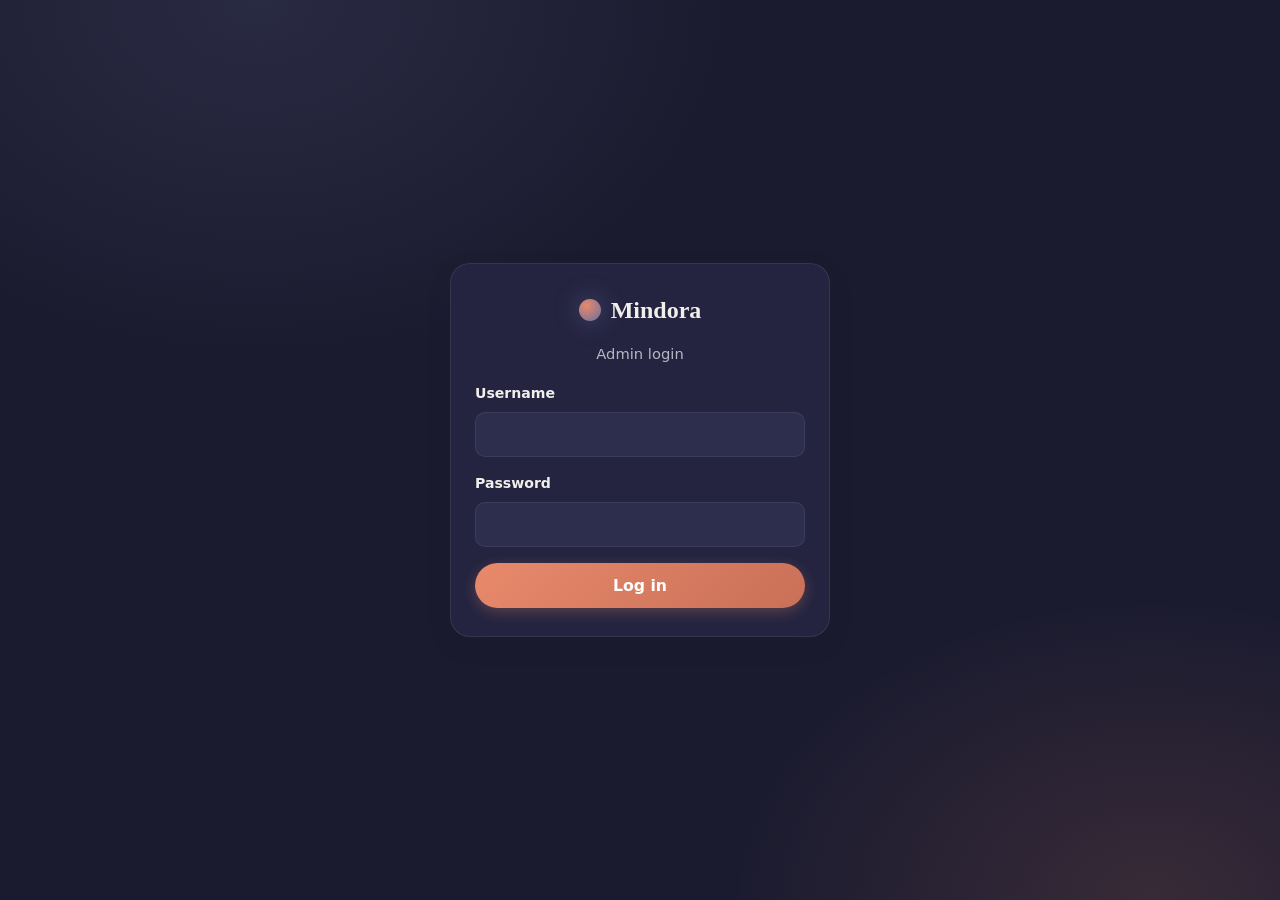
==== admin.html @ 970cf8bb "Add files via upload" ====
<!DOCTYPE html>
<html lang="en" data-theme="dark">
<head>
<meta charset="UTF-8">
<meta name="viewport" content="width=device-width, initial-scale=1.0, viewport-fit=cover">
<meta name="theme-color" content="#1B1B2F">
<meta name="robots" content="noindex, nofollow">
<title>Mindora — Admin</title>
<link rel="stylesheet" href="css/style.css">
</head>
<body>

  <!-- Credential gate. See js/admin-login.js for an important note on
       what this does and doesn't protect against on a static site. -->
  <div id="adminLoginGate" class="profile-gate">
    <div class="profile-card">
      <div class="profile-brand">
        <span class="brand-mark brand-mark-pulse" aria-hidden="true"></span>
        <span class="brand-name">Mindora</span>
      </div>
      <p class="muted" data-i18n="admin_login_title">Admin login</p>

      <div id="adminLoginError" class="profile-error hidden" role="alert" aria-live="polite"></div>

      <form id="adminLoginForm" novalidate>
        <label class="field-label" for="adminUsernameInput" data-i18n="admin_login_username">Username</label>
        <input type="text" id="adminUsernameInput" autocomplete="username">

        <label class="field-label" for="adminPasswordInput" data-i18n="admin_login_password">Password</label>
        <input type="password" id="adminPasswordInput" autocomplete="current-password">

        <button type="submit" id="adminLoginBtn" class="btn-primary" style="margin-top:16px;" data-i18n="admin_login_btn">Log in</button>
      </form>
    </div>
  </div>

  <!-- Profile management, only shown after the credential check passes -->
  <div id="adminPanel" class="app-shell hidden">
    <header class="topbar">
      <div class="brand">
        <span class="brand-mark" aria-hidden="true"></span>
        <span class="brand-name">Mindora Admin</span>
      </div>
      <button id="adminLogoutBtn" class="btn-ghost" data-i18n="admin_logout">Log out</button>
    </header>

    <main id="screens" style="padding:8px 18px 40px;">
      <section class="screen active">
        <h2 data-i18n="admin_title">Manage profiles</h2>
        <p class="muted-inline" data-i18n="admin_note" style="display:block; margin-bottom:14px;">Names only — PINs are never shown here.</p>

        <div class="card">
          <div id="adminProfileList" class="activity-log"></div>

          <div class="admin-add-block">
            <p class="field-label" data-i18n="admin_add_title" style="margin-top:0;">Add a profile</p>
            <input type="text" id="adminNewName" data-i18n-placeholder="profile_name_label" placeholder="Name">
            <input type="password" id="adminNewPin" inputmode="numeric" pattern="[0-9]*" maxlength="8" data-i18n-placeholder="profile_pin_label" placeholder="PIN" style="margin-top:8px;">
            <div id="adminAddError" class="profile-error hidden" role="alert" aria-live="polite" style="margin-top:8px;"></div>
            <div class="form-actions">
              <button id="adminAddBtn" class="btn-secondary full" data-i18n="admin_add_btn">Add profile</button>
            </div>
          </div>
        </div>
      </section>
    </main>

    <p class="version-footer">Mindora v1.0 — Admin</p>
  </div>

  <script src="js/i18n.js"></script>
  <script src="js/config.js"></script>
  <script src="js/api.js"></script>
  <script src="js/storage.js"></script>
  <script src="js/profiles.js"></script>
  <script src="js/admin.js"></script>
  <script src="js/admin-login.js"></script>
</body>
</html>
---- css/style.css ----
/* ====================================================
   MINDORA — design tokens
   Palette is one warm gradient (Dusk -> Bloom), deliberately
   NOT a red/green good-bad scale — low mood days aren't "red".
   ==================================================== */
:root{
  --ink:        #1B1B2F;
  --ink-soft:   #242440;
  --ink-softer: #2D2D4D;
  --paper:      #F7F4EF;
  --paper-card: #FFFFFF;
  --bloom:      #E8896B;  /* warm coral — high energy end */
  --bloom-dim:  #C97058;
  --dusk:       #6B6F9E;  /* soft indigo — calm/low-arousal end */
  --moss:       #7C9885;  /* sage — settled, steady */
  --ash:        #8A8794;
  --ash-dark:   #B9B6C3;
  --crisis-bg:  #5C2A3A;
  --crisis-bg2: #4A2230;
  --radius-lg: 20px;
  --radius-md: 14px;
  --radius-sm: 10px;
  --shadow-soft: 0 8px 24px rgba(27,27,47,0.10);
  --font-display: 'Fraunces', Georgia, serif;
  --font-body: 'Inter', -apple-system, system-ui, sans-serif;
  --font-mono: 'JetBrains Mono', 'SF Mono', monospace;
}

[data-theme="dark"]{
  --bg: var(--ink);
  --bg-card: var(--ink-soft);
  --bg-card-2: var(--ink-softer);
  --text: #F1EFEA;
  --text-muted: var(--ash-dark);
  --border: rgba(255,255,255,0.08);
}
[data-theme="light"]{
  --bg: var(--paper);
  --bg-card: var(--paper-card);
  --bg-card-2: #FBF8F3;
  --text: #211F2E;
  --text-muted: #6E6B78;
  --border: rgba(27,27,47,0.08);
}

.sr-only{
  position:absolute; width:1px; height:1px; padding:0; margin:-1px;
  overflow:hidden; clip:rect(0,0,0,0); white-space:nowrap; border:0;
}

:focus-visible{
  outline:2px solid var(--bloom);
  outline-offset:2px;
  border-radius:6px;
}

@import url('https://fonts.googleapis.com/css2?family=Fraunces:opsz,wght@9..144,400;9..144,500;9..144,600&family=Inter:wght@400;500;600;700&family=JetBrains+Mono:wght@400;500&display=swap');

*{box-sizing:border-box;}
html,body{margin:0;padding:0; overscroll-behavior-y:contain;}
body{
  background:var(--bg);
  color:var(--text);
  font-family:var(--font-body);
  line-height:1.5;
  -webkit-font-smoothing:antialiased;
  -webkit-tap-highlight-color:transparent;
  transition:background .3s ease,color .3s ease;
}
button{ touch-action:manipulation; }
h1,h2,h3{font-family:var(--font-display); font-weight:600; margin:0 0 6px; letter-spacing:-0.01em;}
h1{font-size:1.6rem;}
h2{font-size:1.3rem; margin-bottom:14px;}
h3{font-size:1.02rem; margin-bottom:10px;}
p{line-height:1.5;}
.muted{color:var(--text-muted); font-size:.92rem;}
.muted-inline{color:var(--text-muted); font-size:.82rem; font-weight:400;}
button{font-family:var(--font-body); cursor:pointer;}
textarea,input,select{font-family:var(--font-body);}

.app-shell{
  max-width:480px;
  margin:0 auto;
  min-height:100vh;
  min-height:100dvh;
  display:flex;
  flex-direction:column;
  position:relative;
}

/* ---------- Topbar ---------- */
.topbar{
  display:flex; align-items:center; justify-content:space-between;
  padding:16px 18px 8px;
}
.brand{display:flex; align-items:center; gap:8px;}
.brand-mark{
  width:16px; height:16px; border-radius:50%;
  background:radial-gradient(circle at 35% 30%, var(--bloom), var(--dusk));
}
.brand-name{font-family:var(--font-display); font-weight:600; font-size:1.1rem;}
.header-actions{display:flex; gap:8px;}
.icon-btn{
  background:var(--bg-card); border:1px solid var(--border); color:var(--text);
  width:36px; height:36px; border-radius:50%; font-size:1rem;
  display:flex; align-items:center; justify-content:center;
}

/* ---------- Screens ---------- */
main#screens{flex:1; padding:4px 18px 100px;}
.screen{display:none; animation:fadeIn .25s ease;}
.screen.active{display:block;}
@keyframes fadeIn{from{opacity:0; transform:translateY(4px);} to{opacity:1; transform:translateY(0);}}

/* ---------- Today / Mood Orb ---------- */
.today-hero{text-align:center; padding:18px 0 8px;}
.mood-orb-wrap{display:flex; justify-content:center; margin-bottom:14px;}
.mood-orb{
  width:120px; height:120px; border-radius:50%;
  background:radial-gradient(circle at 35% 30%, var(--dusk), var(--ink-softer) 70%);
  box-shadow:0 0 40px 6px rgba(107,111,158,0.35);
  animation:orbPulse 5s ease-in-out infinite;
}
@keyframes orbPulse{
  0%,100%{transform:scale(1); filter:brightness(1);}
  50%{transform:scale(1.04); filter:brightness(1.08);}
}
#todaySubline{margin-top:2px;}

/* ---------- Cards ---------- */
.card{
  background:var(--bg-card);
  border:1px solid var(--border);
  border-radius:var(--radius-lg);
  padding:18px;
  margin-bottom:14px;
  box-shadow:var(--shadow-soft);
  transition:box-shadow .2s ease;
}
.card-head{display:flex; align-items:center; justify-content:space-between; margin-bottom:4px;}
.cta-card{text-align:center;}
.cta-card p{margin:0 0 12px; font-size:1.05rem;}
.hidden{display:none !important;}

/* ---------- Buttons ---------- */
.btn-primary{
  background:linear-gradient(135deg, var(--bloom), var(--bloom-dim));
  color:#fff; border:none; border-radius:999px;
  padding:13px 22px; font-weight:600; font-size:.98rem;
  width:100%;
  box-shadow:0 4px 14px rgba(232,137,107,0.28);
  transition:transform .12s ease, box-shadow .12s ease;
}
.btn-primary:active{transform:scale(0.97); box-shadow:0 2px 8px rgba(232,137,107,0.28);}
.btn-secondary{
  background:var(--bg-card-2); color:var(--text); border:1px solid var(--border);
  border-radius:999px; padding:11px 18px; font-weight:600; font-size:.92rem;
  transition:transform .12s ease;
}
.btn-secondary:active{transform:scale(0.97);}
.btn-secondary.full{width:100%; margin-top:10px;}
.btn-ghost{
  background:transparent; border:1px solid var(--border); color:var(--text-muted);
  border-radius:999px; padding:11px 18px; font-weight:500;
  transition:transform .12s ease;
}
.btn-ghost:active{transform:scale(0.97);}
.btn-ghost.full{width:100%;}
.btn-danger{
  background:transparent; border:1px solid var(--bloom-dim); color:var(--bloom);
  border-radius:999px; padding:9px 16px; font-weight:600; font-size:.85rem; flex-shrink:0;
  transition:transform .12s ease;
}
.btn-danger:active{transform:scale(0.97);}
.link-btn{background:none; border:none; color:var(--dusk); font-weight:600; font-size:.88rem;}
.form-actions{display:flex; gap:10px; margin-top:14px;}
.form-actions .btn-primary, .form-actions .btn-ghost, .form-actions .btn-secondary{flex:1;}

.quick-actions{display:flex; gap:10px;}
.quick-btn{
  flex:1; background:var(--bg-card-2); border:1px solid var(--border); color:var(--text);
  border-radius:var(--radius-md); padding:14px 10px; font-weight:600; font-size:.88rem;
}
.quick-btn:active{transform:scale(0.98);}

/* ---------- Form fields ---------- */
.field-label{display:block; font-weight:600; font-size:.88rem; margin:16px 0 8px;}
.field-label:first-of-type{margin-top:0;}
input[type="text"], input[type="number"], input[type="password"], textarea, select.select-input{
  width:100%; background:var(--bg-card-2); border:1px solid var(--border); color:var(--text);
  border-radius:var(--radius-sm); padding:12px 12px; font-size:1rem;
}
textarea{resize:vertical;}
.mood-slider{width:100%; accent-color:var(--bloom); height:28px;}
.mood-slider-labels{display:flex; justify-content:space-between; font-size:.78rem; color:var(--text-muted); margin-top:4px;}
.mood-slider-labels span:nth-child(2){font-family:var(--font-mono); color:var(--text); font-weight:600;}

.chip-row{display:flex; flex-wrap:wrap; gap:8px;}
.chip{
  background:var(--bg-card-2); border:1px solid var(--border); color:var(--text-muted);
  border-radius:999px; padding:9px 15px; font-size:.85rem; font-weight:500; touch-action:manipulation;
}
.chip.selected{background:var(--dusk); color:#fff; border-color:var(--dusk);}

/* ---------- Streaks ---------- */
.streak-row{display:flex; gap:10px; margin-bottom:14px;}
.streak-chip{
  flex:1; background:var(--bg-card); border:1px solid var(--border); border-radius:var(--radius-md);
  padding:12px; text-align:center;
}
.streak-chip .num{font-family:var(--font-mono); font-size:1.3rem; font-weight:600; display:block;}
.streak-chip .cap{font-size:.74rem; color:var(--text-muted);}

/* ---------- Recommend list ---------- */
.recommend-list{list-style:none; margin:0; padding:0; display:flex; flex-direction:column; gap:10px;}
.recommend-list li{
  background:var(--bg-card-2); border-radius:var(--radius-md); padding:12px 14px;
  font-size:.92rem; border-left:3px solid var(--dusk);
}
.recommend-list li.urgent{border-left-color:var(--bloom);}
.recommend-list li.positive{border-left-color:var(--moss); background:rgba(124,152,133,0.08);}

/* ---------- Range tabs (trends) ---------- */
.range-tabs{display:flex; gap:8px; margin-bottom:14px;}
.range-tab{
  flex:1; background:var(--bg-card); border:1px solid var(--border); color:var(--text-muted);
  border-radius:999px; padding:9px 0; font-weight:600; font-size:.85rem;
}
.range-tab.active{background:var(--dusk); color:#fff; border-color:var(--dusk);}

/* ---------- Heatmap ---------- */
.heatmap-grid{display:grid; grid-template-columns:repeat(7,1fr); gap:6px; margin-top:6px;}
.heatmap-cell{
  aspect-ratio:1; border-radius:6px; background:var(--bg-card-2);
  display:flex; align-items:center; justify-content:center;
  font-size:.68rem; color:var(--text-muted); font-family:var(--font-mono);
}
.heatmap-cell.empty{background:transparent;}
.heatmap-legend{display:flex; align-items:center; gap:8px; margin-top:10px; justify-content:center;}
.heatmap-legend-bar{
  width:90px; height:8px; border-radius:4px;
  background:linear-gradient(90deg, var(--bg-card-2), var(--dusk), var(--bloom));
}

/* ---------- Stats grid ---------- */
.stats-grid{display:grid; grid-template-columns:1fr 1fr; gap:10px;}
.stat-box{background:var(--bg-card-2); border-radius:var(--radius-md); padding:12px; text-align:center;}
.stat-box .num{font-family:var(--font-mono); font-size:1.25rem; font-weight:600; display:block;}
.stat-box .cap{font-size:.74rem; color:var(--text-muted);}

/* ---------- Tag freq ---------- */
.tagfreq-list{display:flex; flex-direction:column; gap:8px;}
.tagfreq-row{display:flex; align-items:center; gap:10px; font-size:.85rem;}
.tagfreq-row .tagfreq-bar-wrap{flex:1; background:var(--bg-card-2); border-radius:6px; height:8px; overflow:hidden;}
.tagfreq-row .tagfreq-bar{height:100%; background:linear-gradient(90deg, var(--dusk), var(--bloom));}
.tagfreq-row .tagfreq-name{width:90px; flex-shrink:0; color:var(--text-muted);}
.tagfreq-row .tagfreq-count{font-family:var(--font-mono); width:24px; text-align:right;}

/* ---------- Tracker ---------- */
.tracker-cols{display:grid; grid-template-columns:1fr 1fr; gap:12px;}
.tracker-col{padding:16px;}
.stat-pair{display:flex; justify-content:space-between; margin-bottom:12px;}
.stat-pair > div{text-align:center; flex:1;}
.stat-num{font-family:var(--font-mono); font-size:1.4rem; font-weight:600; display:block;}
.stat-cap{font-size:.7rem; color:var(--text-muted);}

.activity-log{display:flex; flex-direction:column; gap:10px;}
.activity-row{
  display:flex; align-items:center; gap:10px; padding:10px; background:var(--bg-card-2);
  border-radius:var(--radius-sm); flex-wrap:wrap;
}
.activity-icon{
  width:30px; height:30px; border-radius:50%; flex-shrink:0;
  display:flex; align-items:center; justify-content:center; font-size:.85rem;
}
.activity-icon.physical{background:rgba(232,137,107,0.18); color:var(--bloom);}
.activity-icon.mind{background:rgba(107,111,158,0.2); color:var(--dusk);}
.activity-main{flex:1; min-width:0;}
.activity-title{font-weight:600; font-size:.88rem;}
.activity-meta{font-size:.76rem; color:var(--text-muted);}
.activity-del{background:none; border:none; color:var(--text-muted); font-size:1rem; padding:4px;}
.empty-state{color:var(--text-muted); font-size:.88rem; text-align:center; padding:20px 0;}

/* ---------- Disclaimer card ---------- */
.disclaimer-card .crisis-actions{margin-top:10px; flex-direction:column;}
.crisis-btn-static{
  display:block; text-align:center; background:var(--bg-card-2); color:var(--text);
  border-radius:var(--radius-sm); padding:10px; margin-bottom:8px; font-weight:600; font-size:.85rem;
  text-decoration:none; border:1px solid var(--border);
}

/* ---------- Crisis banner ---------- */
.crisis-banner{
  position:sticky; top:0; z-index:50;
  background:linear-gradient(135deg, var(--crisis-bg), var(--crisis-bg2));
  color:#fff; padding:14px 18px;
}
.crisis-inner{max-width:480px; margin:0 auto; position:relative;}
.crisis-text{display:block; margin-bottom:10px; font-size:.88rem; line-height:1.45;}
.crisis-text strong{display:block; margin-bottom:2px; font-family:var(--font-display); font-size:1rem;}
.crisis-actions{display:flex; flex-wrap:wrap; gap:8px;}
.crisis-btn{
  background:rgba(255,255,255,0.15); color:#fff; text-decoration:none;
  padding:8px 12px; border-radius:999px; font-size:.8rem; font-weight:600;
  border:1px solid rgba(255,255,255,0.3);
}
.crisis-btn-urgent{background:#fff; color:var(--crisis-bg);}
.crisis-collapse{
  position:absolute; top:-2px; right:0; background:none; border:none; color:rgba(255,255,255,0.7);
  font-size:.78rem; text-decoration:underline;
}
.crisis-reopen{
  position:fixed; bottom:78px; right:16px; z-index:50;
  background:var(--crisis-bg); color:#fff; border:none; border-radius:999px;
  padding:10px 16px; font-weight:600; font-size:.82rem; box-shadow:var(--shadow-soft);
}

/* ---------- Learn ---------- */
.learn-topics{display:flex; flex-direction:column; gap:10px;}
.learn-card{
  background:var(--bg-card); border:1px solid var(--border); border-radius:var(--radius-lg);
  padding:14px 16px; transition:box-shadow .2s ease;
}
.learn-card.open{box-shadow:var(--shadow-soft);}
.learn-card-head{
  width:100%; background:none; border:none; padding:0; cursor:pointer;
  display:flex; align-items:center; justify-content:space-between; gap:10px;
  font-family:var(--font-body); color:var(--text); text-align:left;
}
.learn-card-title{font-weight:600; font-size:.96rem;}
.learn-card-chevron{
  flex-shrink:0; width:24px; height:24px; border-radius:50%; background:var(--bg-card-2);
  display:flex; align-items:center; justify-content:center; font-size:1rem; color:var(--dusk);
}
.learn-card-teaser{margin:8px 0 0; font-size:.85rem;}
.learn-card-body{margin-top:10px;}
.learn-card-body p{font-size:.92rem; line-height:1.55; margin:0 0 10px;}
.learn-tip{
  background:var(--bg-card-2); border-radius:var(--radius-sm); padding:10px 12px;
  font-size:.88rem !important; border-left:3px solid var(--bloom);
}
.learn-tip strong{color:var(--bloom);}
.wb-tip-list{margin:0; padding:0; list-style:none; display:flex; flex-direction:column; gap:8px;}
.wb-tip-list li{font-size:.92rem; line-height:1.5; padding-left:22px; position:relative;}
.wb-tip-list li::before{
  content:'\2713'; position:absolute; left:0; top:0; color:var(--moss); font-weight:700;
}

/* ---------- Chat ---------- */
.chat-messages{
  display:flex; flex-direction:column; gap:10px;
  min-height:200px; max-height:50vh; overflow-y:auto;
  margin-bottom:12px; padding-right:2px;
}
.chat-bubble{
  max-width:82%; padding:11px 14px; border-radius:16px; font-size:.92rem; line-height:1.45;
  white-space:pre-wrap; word-break:break-word;
}
.chat-user{
  align-self:flex-end; background:linear-gradient(135deg, var(--bloom), var(--bloom-dim)); color:#fff;
  border-bottom-right-radius:6px;
}
.chat-assistant{
  align-self:flex-start; background:var(--bg-card-2); border:1px solid var(--border); color:var(--text);
  border-bottom-left-radius:6px;
}
.chat-safety{
  align-self:stretch; max-width:100%; background:linear-gradient(135deg, var(--crisis-bg), var(--crisis-bg2));
  color:#fff; border-radius:14px;
}
.chat-typing{display:flex; gap:4px; align-items:center; padding:14px 16px;}
.chat-typing span{
  width:6px; height:6px; border-radius:50%; background:var(--text-muted);
  animation:chatTypingBounce 1.2s infinite ease-in-out;
}
.chat-typing span:nth-child(2){animation-delay:.15s;}
.chat-typing span:nth-child(3){animation-delay:.3s;}
@keyframes chatTypingBounce{
  0%,80%,100%{transform:translateY(0); opacity:.5;}
  40%{transform:translateY(-4px); opacity:1;}
}
.chat-input-row{display:flex; gap:8px; align-items:flex-end;}
.chat-input-row textarea{
  flex:1; resize:none; max-height:120px; min-height:44px; line-height:1.4;
}
.chat-send-btn{
  width:44px; height:44px; flex-shrink:0; border-radius:50%; padding:0;
  display:flex; align-items:center; justify-content:center;
}

/* ---------- Profile gate ---------- */
.profile-gate{
  min-height:100vh; min-height:100dvh;
  display:flex; align-items:center; justify-content:center;
  background:
    radial-gradient(800px 600px at 20% 0%, rgba(107,111,158,0.18), transparent 60%),
    radial-gradient(700px 500px at 90% 100%, rgba(232,137,107,0.14), transparent 60%),
    var(--bg);
  padding:24px 18px;
}
.profile-gate.hidden{display:none;}
.profile-card{
  width:100%; max-width:380px; background:var(--bg-card); border:1px solid var(--border);
  border-radius:var(--radius-lg); padding:28px 24px; box-shadow:var(--shadow-soft);
}
.profile-brand{display:flex; align-items:center; justify-content:center; gap:10px; margin-bottom:6px;}
.profile-brand .brand-mark{width:22px; height:22px;}
.profile-brand .brand-name{font-family:var(--font-display); font-size:1.5rem; font-weight:600;}
.profile-card > p.muted{text-align:center; margin-bottom:18px;}
.lang-select{margin-bottom:18px;}
.profile-error{
  background:rgba(232,137,107,0.15); border:1px solid var(--bloom-dim); color:var(--bloom);
  border-radius:var(--radius-sm); padding:10px 12px; font-size:.85rem; margin-bottom:14px;
}
.profile-error.info{
  background:rgba(107,111,158,0.15); border-color:var(--dusk); color:var(--dusk);
}
#appShell.hidden{display:none;}
.version-footer{
  text-align:center; color:var(--text-muted); font-size:.78rem;
  font-family:var(--font-mono); margin-top:16px;
}
.brand-mark-pulse{
  animation:orbPulse 5s ease-in-out infinite;
  box-shadow:0 0 22px 4px rgba(107,111,158,0.3);
}
.admin-current-row{border-left:3px solid var(--dusk); padding-left:9px;}
.admin-add-block{border-top:1px solid var(--border); padding-top:12px; margin-top:14px;}
.admin-badge{
  display:inline-block; font-size:.68rem; font-weight:700; padding:2px 8px;
  border-radius:999px; margin-left:6px; text-transform:uppercase; letter-spacing:.02em;
  vertical-align:middle;
}
.admin-badge.pending{background:rgba(232,137,107,0.18); color:var(--bloom);}
.admin-badge.approved{background:rgba(124,152,133,0.18); color:var(--moss);}

.mindora-toast{
  position:fixed; left:50%; bottom:88px; transform:translateX(-50%) translateY(12px);
  background:var(--ink-softer); color:#F1EFEA; padding:11px 20px; border-radius:999px;
  font-size:.88rem; font-weight:600; box-shadow:0 8px 24px rgba(0,0,0,0.25);
  opacity:0; pointer-events:none; transition:opacity .25s ease, transform .25s ease;
  z-index:60; max-width:90%; text-align:center;
}
[data-theme="light"] .mindora-toast{background:#2D2D4D;}
.mindora-toast.visible{opacity:1; transform:translateX(-50%) translateY(0);}

/* ---------- Bottom nav ---------- */
.bottombar{
  position:fixed; bottom:0; left:0; right:0; z-index:40;
  max-width:480px; margin:0 auto;
  background:var(--bg-card); border-top:1px solid var(--border);
  display:flex; justify-content:space-around; padding:8px 6px calc(8px + env(safe-area-inset-bottom));
}
.nav-btn{
  background:none; border:none; color:var(--text-muted); font-size:.68rem; font-weight:600;
  display:flex; flex-direction:column; align-items:center; gap:3px; padding:6px 8px; flex:1;
  border-radius:14px; transition:color .15s ease, background .15s ease;
}
.nav-btn.active{color:var(--bloom); background:rgba(232,137,107,0.12);}
.nav-icon{display:flex; align-items:center; justify-content:center;}
.nav-icon svg{display:block;}

/* ---------- Misc ---------- */
@media (prefers-reduced-motion: reduce){
  .mood-orb{animation:none;}
  .screen{animation:none;}
}

@media (hover:hover) and (pointer:fine){
  .btn-primary:hover{filter:brightness(1.08);}
  .btn-secondary:hover, .btn-ghost:hover, .quick-btn:hover{background:var(--border);}
  .nav-btn:hover{color:var(--bloom);}
  .card:hover{box-shadow:0 10px 28px rgba(27,27,47,0.14);}
  .link-btn:hover{text-decoration:underline;}
  .chip:hover{border-color:var(--dusk);}
}

@media (min-width:520px){
  body{
    background:
      radial-gradient(900px 600px at 50% -8%, rgba(107,111,158,0.16), transparent 60%),
      radial-gradient(700px 500px at 80% 100%, rgba(232,137,107,0.10), transparent 60%),
      var(--bg);
  }
  .app-shell{border-left:1px solid var(--border); border-right:1px solid var(--border);}
}
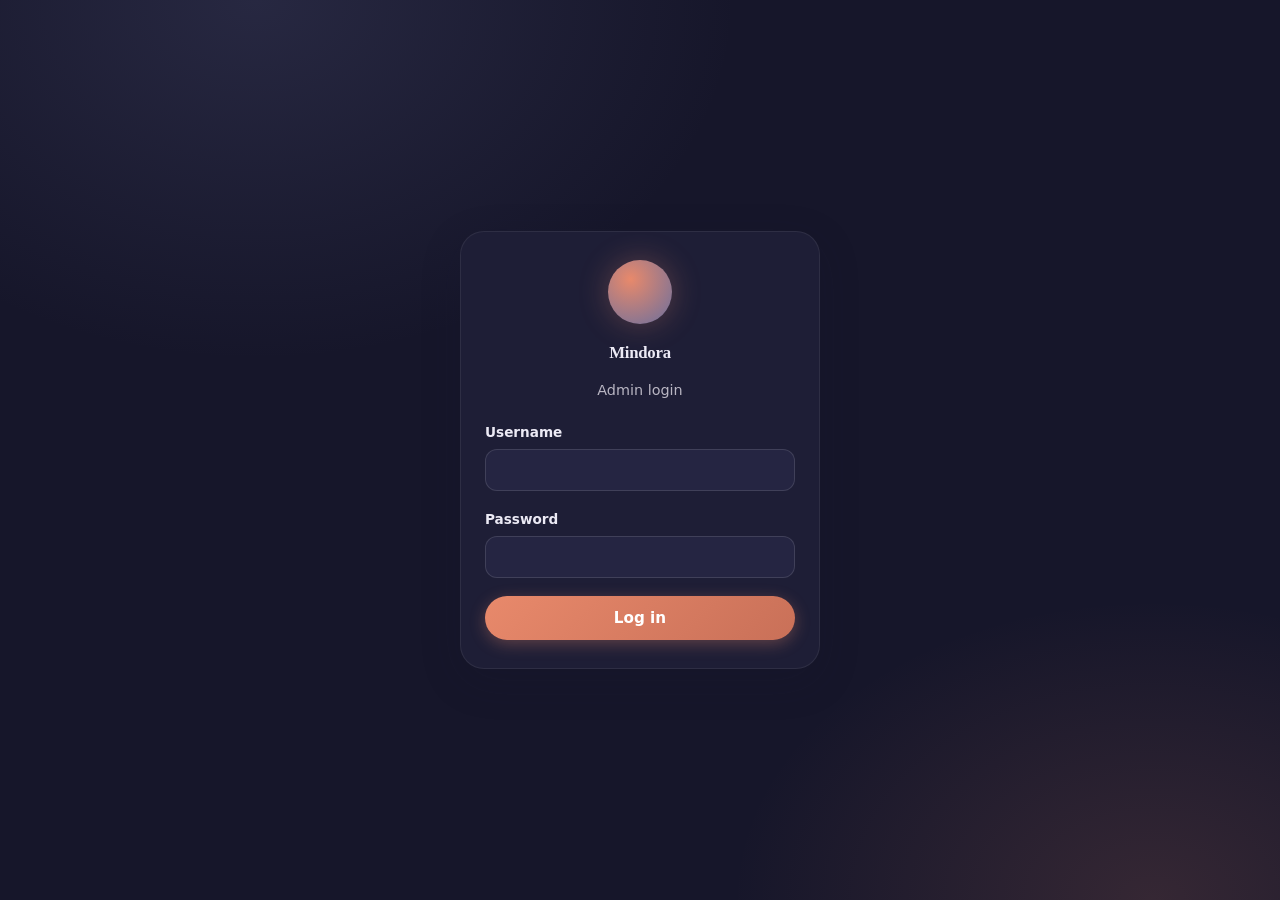
==== commit 5754c549: "Add files via upload" ====
--- a/admin.html
+++ b/admin.html
@@ -7,68 +7,154 @@
 <meta name="robots" content="noindex, nofollow">
 <title>Mindora — Admin</title>
 <link rel="stylesheet" href="css/style.css">
+<style>
+/* Admin-specific styles */
+.admin-login-orb{
+  width:64px; height:64px; border-radius:50%; margin:0 auto 16px;
+  background:radial-gradient(circle at 35% 30%, var(--bloom), var(--dusk));
+  animation:orbPulse 5s ease-in-out infinite;
+  box-shadow:0 0 30px rgba(232,137,107,0.3);
+}
+.admin-topbar{
+  display:flex; align-items:center; justify-content:space-between;
+  padding:16px 20px; background:var(--bg-card); border-bottom:1px solid var(--border);
+  position:sticky; top:0; z-index:20;
+}
+.admin-brand{display:flex; align-items:center; gap:10px;}
+.admin-brand-dot{
+  width:12px; height:12px; border-radius:50%;
+  background:radial-gradient(circle at 35% 30%, var(--bloom), var(--dusk));
+}
+.admin-brand-text{font-family:var(--font-display); font-weight:600; font-size:1rem;}
+.admin-brand-badge{
+  font-size:.64rem; font-weight:700; text-transform:uppercase; letter-spacing:.06em;
+  color:var(--bloom); background:rgba(232,137,107,0.12); border-radius:6px;
+  padding:2px 6px;
+}
+.admin-content{max-width:520px; margin:0 auto; padding:20px 18px 60px;}
+.admin-mode-card{
+  background:rgba(107,111,158,0.1); border:1px solid rgba(107,111,158,0.2);
+  border-radius:var(--radius-md); padding:12px 14px; margin-bottom:16px; font-size:.82rem;
+  color:var(--text-muted); line-height:1.5;
+}
+.admin-mode-card strong{color:var(--dusk);}
+.admin-pending-banner{
+  background:rgba(232,137,107,0.1); border:1px solid var(--bloom-dim);
+  border-radius:var(--radius-md); padding:10px 14px; margin-bottom:14px;
+  font-size:.85rem; font-weight:600; color:var(--bloom); text-align:center;
+}
+.admin-list-header{
+  display:flex; align-items:center; justify-content:space-between; margin-bottom:10px;
+}
+.admin-list-title{font-weight:700; font-size:.88rem; color:var(--text-muted); text-transform:uppercase; letter-spacing:.04em;}
+.admin-refresh-row{display:flex; align-items:center; gap:8px;}
+.admin-refresh-time{font-size:.72rem; color:var(--text-muted);}
+.admin-refresh-btn{
+  background:var(--bg-card-2); border:1px solid var(--border); color:var(--text-muted);
+  border-radius:999px; padding:5px 12px; font-size:.74rem; font-weight:600;
+}
+.admin-profile-row{
+  display:flex; align-items:center; justify-content:space-between; gap:10px;
+  padding:12px 14px; background:var(--bg-card-2); border-radius:var(--radius-md);
+  margin-bottom:8px; border:1px solid transparent; transition:border-color .2s;
+}
+.admin-profile-row.pending{border-color:rgba(232,137,107,0.3); background:rgba(232,137,107,0.05);}
+.admin-profile-info{display:flex; flex-direction:column; gap:3px; min-width:0;}
+.admin-profile-name{font-weight:600; font-size:.9rem;}
+.admin-profile-actions{display:flex; align-items:center; gap:8px; flex-shrink:0;}
+.btn-approve{
+  background:var(--moss); color:#fff; border:none; border-radius:999px;
+  padding:7px 14px; font-size:.78rem; font-weight:700; transition:transform .1s ease;
+}
+.btn-approve:hover{filter:brightness(1.1);}
+.btn-approve:active{transform:scale(0.95);}
+.btn-remove-profile{
+  background:none; border:none; color:var(--text-muted); font-size:.95rem; padding:4px 6px;
+  border-radius:6px; transition:color .15s;
+}
+.btn-remove-profile:hover{color:var(--bloom);}
+.admin-add-section{margin-top:22px; padding-top:18px; border-top:1px solid var(--border);}
+.admin-add-title{font-weight:700; font-size:.9rem; margin-bottom:12px;}
+.admin-input-row{display:flex; gap:8px;}
+.admin-input-row input{flex:1;}
+.admin-loading{color:var(--text-muted); font-size:.85rem; padding:16px; text-align:center;}
+.admin-badge.pending{background:rgba(232,137,107,0.15); color:var(--bloom);}
+.admin-badge.approved{background:rgba(124,152,133,0.15); color:var(--moss);}
+</style>
 </head>
 <body>
 
-  <!-- Credential gate. See js/admin-login.js for an important note on
-       what this does and doesn't protect against on a static site. -->
+  <!-- ============ LOGIN GATE ============ -->
   <div id="adminLoginGate" class="profile-gate">
     <div class="profile-card">
-      <div class="profile-brand">
-        <span class="brand-mark brand-mark-pulse" aria-hidden="true"></span>
-        <span class="brand-name">Mindora</span>
-      </div>
-      <p class="muted" data-i18n="admin_login_title">Admin login</p>
+      <div class="admin-login-orb" aria-hidden="true"></div>
+      <h2 class="brand-name" style="text-align:center; margin-bottom:4px;">Mindora</h2>
+      <p class="muted" style="text-align:center; margin-bottom:20px;" data-i18n="admin_login_title">Admin</p>
 
       <div id="adminLoginError" class="profile-error hidden" role="alert" aria-live="polite"></div>
 
       <form id="adminLoginForm" novalidate>
         <label class="field-label" for="adminUsernameInput" data-i18n="admin_login_username">Username</label>
-        <input type="text" id="adminUsernameInput" autocomplete="username">
-
+        <input type="text" id="adminUsernameInput" autocomplete="username" spellcheck="false">
         <label class="field-label" for="adminPasswordInput" data-i18n="admin_login_password">Password</label>
         <input type="password" id="adminPasswordInput" autocomplete="current-password">
-
-        <button type="submit" id="adminLoginBtn" class="btn-primary" style="margin-top:16px;" data-i18n="admin_login_btn">Log in</button>
+        <button type="submit" id="adminLoginBtn" class="btn-primary" style="margin-top:18px;" data-i18n="admin_login_btn">Log in</button>
       </form>
     </div>
   </div>
 
-  <!-- Profile management, only shown after the credential check passes -->
-  <div id="adminPanel" class="app-shell hidden">
-    <header class="topbar">
-      <div class="brand">
-        <span class="brand-mark" aria-hidden="true"></span>
-        <span class="brand-name">Mindora Admin</span>
+  <!-- ============ ADMIN PANEL ============ -->
+  <div id="adminPanel" class="hidden" style="min-height:100vh; background:var(--bg);">
+    <header class="admin-topbar">
+      <div class="admin-brand">
+        <span class="admin-brand-dot" aria-hidden="true"></span>
+        <span class="admin-brand-text">Mindora</span>
+        <span class="admin-brand-badge">Admin</span>
       </div>
-      <button id="adminLogoutBtn" class="btn-ghost" data-i18n="admin_logout">Log out</button>
+      <button id="adminLogoutBtn" class="btn-ghost" style="padding:8px 16px; font-size:.82rem;" data-i18n="admin_logout">Log out</button>
     </header>
 
-    <main id="screens" style="padding:8px 18px 40px;">
-      <section class="screen active">
-        <h2 data-i18n="admin_title">Manage profiles</h2>
-        <p class="muted-inline" data-i18n="admin_note" style="display:block; margin-bottom:14px;">Names only — PINs are never shown here.</p>
+    <div class="admin-content">
 
-        <div class="card">
-          <div id="adminProfileList" class="activity-log"></div>
+      <!-- Mode note -->
+      <div id="adminModeCard" class="admin-mode-card">
+        <strong id="adminModeBadge">●</strong>
+        <span id="adminModeText" data-i18n="admin_local_mode_note"></span>
+      </div>
 
-          <div class="admin-add-block">
-            <p class="field-label" data-i18n="admin_add_title" style="margin-top:0;">Add a profile</p>
-            <input type="text" id="adminNewName" data-i18n-placeholder="profile_name_label" placeholder="Name">
-            <input type="password" id="adminNewPin" inputmode="numeric" pattern="[0-9]*" maxlength="8" data-i18n-placeholder="profile_pin_label" placeholder="PIN" style="margin-top:8px;">
-            <div id="adminAddError" class="profile-error hidden" role="alert" aria-live="polite" style="margin-top:8px;"></div>
-            <div class="form-actions">
-              <button id="adminAddBtn" class="btn-secondary full" data-i18n="admin_add_btn">Add profile</button>
-            </div>
-          </div>
+      <!-- Pending banner -->
+      <div id="adminPendingBanner" class="admin-pending-banner hidden"></div>
+
+      <!-- Profile list -->
+      <div class="admin-list-header">
+        <span class="admin-list-title" data-i18n="admin_title">Manage profiles</span>
+        <div class="admin-refresh-row">
+          <span class="admin-refresh-time" id="adminRefreshTime"></span>
+          <button id="adminRefreshBtn" class="admin-refresh-btn" data-i18n="admin_refresh_btn">Refresh</button>
         </div>
-      </section>
-    </main>
+      </div>
+      <p class="muted-inline" data-i18n="admin_note" style="display:block; margin-bottom:12px;"></p>
+      <div id="adminProfileList"></div>
 
-    <p class="version-footer">Mindora v1.0 — Admin</p>
+      <!-- Add profile -->
+      <div class="admin-add-section">
+        <p class="admin-add-title" data-i18n="admin_add_title">Add a profile</p>
+        <div class="admin-input-row">
+          <input type="text" id="adminNewName" data-i18n-placeholder="profile_name_label" placeholder="Name">
+          <input type="password" id="adminNewPin" inputmode="numeric" pattern="[0-9]*" maxlength="8" data-i18n-placeholder="profile_pin_label" placeholder="PIN">
+        </div>
+        <div id="adminAddError" class="profile-error hidden" role="alert" aria-live="polite" style="margin-top:8px;"></div>
+        <div class="form-actions">
+          <button id="adminAddBtn" class="btn-primary" data-i18n="admin_add_btn">Add profile</button>
+        </div>
+      </div>
+
+    </div>
+    <p class="version-footer" style="padding-bottom:20px;">Mindora v1.0 — Admin</p>
   </div>
 
   <script src="js/i18n.js"></script>
+  <script src="js/modal.js"></script>
   <script src="js/config.js"></script>
   <script src="js/api.js"></script>
   <script src="js/storage.js"></script>
--- a/css/style.css
+++ b/css/style.css
@@ -1,486 +1,701 @@
 /* ====================================================
-   MINDORA — design tokens
-   Palette is one warm gradient (Dusk -> Bloom), deliberately
-   NOT a red/green good-bad scale — low mood days aren't "red".
+   MINDORA  ·  Design System  v2
+   ──────────────────────────────────────────────────
+   Palette: Dusk→Bloom gradient — deliberately NOT a
+   red/green "bad/good" scale. Low mood days are not red.
    ==================================================== */
+
+/* ── Tokens ──────────────────────────────────────── */
 :root{
-  --ink:        #1B1B2F;
-  --ink-soft:   #242440;
-  --ink-softer: #2D2D4D;
-  --paper:      #F7F4EF;
+  --ink:        #16162A;
+  --ink-soft:   #1E1E36;
+  --ink-softer: #252542;
+  --paper:      #F4F1EC;
   --paper-card: #FFFFFF;
-  --bloom:      #E8896B;  /* warm coral — high energy end */
+
+  --bloom:      #E8896B;   /* warm coral */
   --bloom-dim:  #C97058;
-  --dusk:       #6B6F9E;  /* soft indigo — calm/low-arousal end */
-  --moss:       #7C9885;  /* sage — settled, steady */
+  --dusk:       #6B6F9E;   /* soft indigo */
+  --dusk-dim:   #555882;
+  --moss:       #7C9885;   /* sage green */
   --ash:        #8A8794;
   --ash-dark:   #B9B6C3;
+
   --crisis-bg:  #5C2A3A;
   --crisis-bg2: #4A2230;
-  --radius-lg: 20px;
-  --radius-md: 14px;
-  --radius-sm: 10px;
-  --shadow-soft: 0 8px 24px rgba(27,27,47,0.10);
+
+  --radius-xl:  24px;
+  --radius-lg:  18px;
+  --radius-md:  12px;
+  --radius-sm:  8px;
+
+  --shadow-sm:  0 2px 8px rgba(22,22,42,0.08);
+  --shadow-md:  0 6px 20px rgba(22,22,42,0.12);
+  --shadow-lg:  0 12px 40px rgba(22,22,42,0.18);
+
   --font-display: 'Fraunces', Georgia, serif;
-  --font-body: 'Inter', -apple-system, system-ui, sans-serif;
-  --font-mono: 'JetBrains Mono', 'SF Mono', monospace;
+  --font-body:    'Inter', -apple-system, system-ui, sans-serif;
+  --font-mono:    'JetBrains Mono', 'SF Mono', monospace;
 }
 
 [data-theme="dark"]{
-  --bg: var(--ink);
-  --bg-card: var(--ink-soft);
+  --bg:        var(--ink);
+  --bg-card:   var(--ink-soft);
   --bg-card-2: var(--ink-softer);
-  --text: #F1EFEA;
+  --text:      #ECEAF5;
   --text-muted: var(--ash-dark);
-  --border: rgba(255,255,255,0.08);
+  --border:    rgba(255,255,255,0.07);
+  --border-2:  rgba(255,255,255,0.12);
 }
 [data-theme="light"]{
-  --bg: var(--paper);
-  --bg-card: var(--paper-card);
-  --bg-card-2: #FBF8F3;
-  --text: #211F2E;
-  --text-muted: #6E6B78;
-  --border: rgba(27,27,47,0.08);
-}
-
-.sr-only{
-  position:absolute; width:1px; height:1px; padding:0; margin:-1px;
-  overflow:hidden; clip:rect(0,0,0,0); white-space:nowrap; border:0;
-}
-
-:focus-visible{
-  outline:2px solid var(--bloom);
-  outline-offset:2px;
-  border-radius:6px;
-}
-
+  --bg:        var(--paper);
+  --bg-card:   var(--paper-card);
+  --bg-card-2: #F8F5F0;
+  --text:      #1A1828;
+  --text-muted: #68647A;
+  --border:    rgba(22,22,42,0.07);
+  --border-2:  rgba(22,22,42,0.12);
+}
+
+/* ── Reset & Base ────────────────────────────────── */
 @import url('https://fonts.googleapis.com/css2?family=Fraunces:opsz,wght@9..144,400;9..144,500;9..144,600&family=Inter:wght@400;500;600;700&family=JetBrains+Mono:wght@400;500&display=swap');
 
-*{box-sizing:border-box;}
-html,body{margin:0;padding:0; overscroll-behavior-y:contain;}
+*{ box-sizing:border-box; }
+html,body{ margin:0; padding:0; overscroll-behavior-y:contain; }
 body{
-  background:var(--bg);
-  color:var(--text);
-  font-family:var(--font-body);
-  line-height:1.5;
+  background:var(--bg); color:var(--text);
+  font-family:var(--font-body); line-height:1.5;
   -webkit-font-smoothing:antialiased;
   -webkit-tap-highlight-color:transparent;
-  transition:background .3s ease,color .3s ease;
-}
-button{ touch-action:manipulation; }
-h1,h2,h3{font-family:var(--font-display); font-weight:600; margin:0 0 6px; letter-spacing:-0.01em;}
-h1{font-size:1.6rem;}
-h2{font-size:1.3rem; margin-bottom:14px;}
-h3{font-size:1.02rem; margin-bottom:10px;}
-p{line-height:1.5;}
-.muted{color:var(--text-muted); font-size:.92rem;}
-.muted-inline{color:var(--text-muted); font-size:.82rem; font-weight:400;}
-button{font-family:var(--font-body); cursor:pointer;}
-textarea,input,select{font-family:var(--font-body);}
-
+  transition:background .3s ease, color .3s ease;
+}
+button{ touch-action:manipulation; font-family:var(--font-body); cursor:pointer; }
+textarea, input, select{ font-family:var(--font-body); }
+
+h1,h2,h3{ font-family:var(--font-display); font-weight:600; margin:0 0 6px; letter-spacing:-.015em; }
+h1{ font-size:1.65rem; }
+h2{ font-size:1.25rem; margin-bottom:16px; }
+h3{ font-size:1rem; margin-bottom:10px; }
+p{ line-height:1.55; }
+
+.muted{ color:var(--text-muted); font-size:.9rem; }
+.muted-inline{ color:var(--text-muted); font-size:.8rem; }
+.sr-only{ position:absolute; width:1px; height:1px; padding:0; margin:-1px; overflow:hidden; clip:rect(0,0,0,0); white-space:nowrap; border:0; }
+:focus-visible{ outline:2px solid var(--bloom); outline-offset:2px; border-radius:6px; }
+
+/* ── App shell ───────────────────────────────────── */
 .app-shell{
-  max-width:480px;
-  margin:0 auto;
-  min-height:100vh;
-  min-height:100dvh;
-  display:flex;
-  flex-direction:column;
+  max-width:480px; margin:0 auto;
+  min-height:100vh; min-height:100dvh;
+  display:flex; flex-direction:column;
   position:relative;
 }
-
-/* ---------- Topbar ---------- */
+#appShell.hidden{ display:none; }
+
+/* ── Topbar ──────────────────────────────────────── */
 .topbar{
   display:flex; align-items:center; justify-content:space-between;
-  padding:16px 18px 8px;
-}
-.brand{display:flex; align-items:center; gap:8px;}
+  padding:14px 18px 6px;
+  background:linear-gradient(to bottom, var(--bg-card) 0%, transparent 100%);
+  backdrop-filter:blur(8px); -webkit-backdrop-filter:blur(8px);
+  position:sticky; top:0; z-index:30;
+}
+.brand{ display:flex; align-items:center; gap:8px; }
 .brand-mark{
   width:16px; height:16px; border-radius:50%;
   background:radial-gradient(circle at 35% 30%, var(--bloom), var(--dusk));
 }
-.brand-name{font-family:var(--font-display); font-weight:600; font-size:1.1rem;}
-.header-actions{display:flex; gap:8px;}
+.brand-name{ font-family:var(--font-display); font-weight:600; font-size:1.05rem; }
+.header-actions{ display:flex; gap:6px; }
 .icon-btn{
   background:var(--bg-card); border:1px solid var(--border); color:var(--text);
-  width:36px; height:36px; border-radius:50%; font-size:1rem;
+  width:36px; height:36px; border-radius:50%;
   display:flex; align-items:center; justify-content:center;
-}
-
-/* ---------- Screens ---------- */
-main#screens{flex:1; padding:4px 18px 100px;}
-.screen{display:none; animation:fadeIn .25s ease;}
-.screen.active{display:block;}
-@keyframes fadeIn{from{opacity:0; transform:translateY(4px);} to{opacity:1; transform:translateY(0);}}
-
-/* ---------- Today / Mood Orb ---------- */
-.today-hero{text-align:center; padding:18px 0 8px;}
-.mood-orb-wrap{display:flex; justify-content:center; margin-bottom:14px;}
+  transition:transform .1s ease, background .15s ease;
+}
+.icon-btn:active{ transform:scale(0.92); }
+
+/* ── Screens ─────────────────────────────────────── */
+main#screens{ flex:1; padding:4px 16px 110px; }
+.screen{ display:none; animation:fadeUp .22s ease; }
+.screen.active{ display:block; }
+@keyframes fadeUp{ from{opacity:0; transform:translateY(6px);} to{opacity:1; transform:translateY(0);} }
+
+/* ── Today Hero ──────────────────────────────────── */
+.today-hero{ text-align:center; padding:16px 0 10px; }
+.mood-orb-wrap{ display:flex; justify-content:center; margin-bottom:14px; }
 .mood-orb{
-  width:120px; height:120px; border-radius:50%;
+  width:116px; height:116px; border-radius:50%;
   background:radial-gradient(circle at 35% 30%, var(--dusk), var(--ink-softer) 70%);
   box-shadow:0 0 40px 6px rgba(107,111,158,0.35);
   animation:orbPulse 5s ease-in-out infinite;
 }
 @keyframes orbPulse{
-  0%,100%{transform:scale(1); filter:brightness(1);}
-  50%{transform:scale(1.04); filter:brightness(1.08);}
-}
-#todaySubline{margin-top:2px;}
-
-/* ---------- Cards ---------- */
+  0%,100%{ transform:scale(1); filter:brightness(1); }
+  50%{ transform:scale(1.045); filter:brightness(1.09); }
+}
+#todaySubline{ margin-top:2px; font-size:.92rem; }
+
+/* ── Cards ───────────────────────────────────────── */
 .card{
   background:var(--bg-card);
   border:1px solid var(--border);
-  border-radius:var(--radius-lg);
-  padding:18px;
-  margin-bottom:14px;
-  box-shadow:var(--shadow-soft);
-  transition:box-shadow .2s ease;
-}
-.card-head{display:flex; align-items:center; justify-content:space-between; margin-bottom:4px;}
-.cta-card{text-align:center;}
-.cta-card p{margin:0 0 12px; font-size:1.05rem;}
-.hidden{display:none !important;}
-
-/* ---------- Buttons ---------- */
+  border-radius:var(--radius-xl);
+  padding:18px 18px;
+  margin-bottom:12px;
+  box-shadow:var(--shadow-sm);
+  transition:box-shadow .2s ease, border-color .2s ease;
+}
+.card:hover{ box-shadow:var(--shadow-md); }
+.card-head{ display:flex; align-items:center; justify-content:space-between; margin-bottom:6px; }
+.cta-card{ text-align:center; }
+.cta-card p{ margin:0 0 14px; font-size:1rem; color:var(--text-muted); }
+.hidden{ display:none !important; }
+
+/* ── Buttons ─────────────────────────────────────── */
 .btn-primary{
   background:linear-gradient(135deg, var(--bloom), var(--bloom-dim));
   color:#fff; border:none; border-radius:999px;
-  padding:13px 22px; font-weight:600; font-size:.98rem;
-  width:100%;
-  box-shadow:0 4px 14px rgba(232,137,107,0.28);
-  transition:transform .12s ease, box-shadow .12s ease;
-}
-.btn-primary:active{transform:scale(0.97); box-shadow:0 2px 8px rgba(232,137,107,0.28);}
+  padding:13px 24px; font-weight:700; font-size:.95rem; width:100%;
+  box-shadow:0 4px 16px rgba(232,137,107,0.32);
+  transition:transform .12s ease, box-shadow .12s ease, filter .12s ease;
+}
+.btn-primary:hover{ filter:brightness(1.06); }
+.btn-primary:active{ transform:scale(0.96); box-shadow:0 2px 8px rgba(232,137,107,0.25); }
+.btn-primary:disabled{ opacity:.55; cursor:default; }
+
 .btn-secondary{
-  background:var(--bg-card-2); color:var(--text); border:1px solid var(--border);
-  border-radius:999px; padding:11px 18px; font-weight:600; font-size:.92rem;
-  transition:transform .12s ease;
-}
-.btn-secondary:active{transform:scale(0.97);}
-.btn-secondary.full{width:100%; margin-top:10px;}
+  background:var(--bg-card-2); color:var(--text); border:1px solid var(--border-2);
+  border-radius:999px; padding:11px 18px; font-weight:600; font-size:.9rem;
+  transition:transform .12s ease, background .15s ease;
+}
+.btn-secondary:hover{ background:var(--border); }
+.btn-secondary:active{ transform:scale(0.96); }
+.btn-secondary.full{ width:100%; margin-top:10px; }
+
 .btn-ghost{
-  background:transparent; border:1px solid var(--border); color:var(--text-muted);
+  background:transparent; border:1px solid var(--border-2); color:var(--text-muted);
   border-radius:999px; padding:11px 18px; font-weight:500;
-  transition:transform .12s ease;
-}
-.btn-ghost:active{transform:scale(0.97);}
-.btn-ghost.full{width:100%;}
+  transition:transform .12s ease, border-color .15s ease;
+}
+.btn-ghost:hover{ border-color:var(--ash); color:var(--text); }
+.btn-ghost:active{ transform:scale(0.96); }
+.btn-ghost.full{ width:100%; }
+
 .btn-danger{
-  background:transparent; border:1px solid var(--bloom-dim); color:var(--bloom);
-  border-radius:999px; padding:9px 16px; font-weight:600; font-size:.85rem; flex-shrink:0;
-  transition:transform .12s ease;
-}
-.btn-danger:active{transform:scale(0.97);}
-.link-btn{background:none; border:none; color:var(--dusk); font-weight:600; font-size:.88rem;}
-.form-actions{display:flex; gap:10px; margin-top:14px;}
-.form-actions .btn-primary, .form-actions .btn-ghost, .form-actions .btn-secondary{flex:1;}
-
-.quick-actions{display:flex; gap:10px;}
+  background:transparent; border:1px solid rgba(232,137,107,0.4); color:var(--bloom);
+  border-radius:999px; padding:9px 16px; font-weight:600; font-size:.84rem; flex-shrink:0;
+  transition:transform .12s ease, background .15s ease;
+}
+.btn-danger:hover{ background:rgba(232,137,107,0.1); }
+.btn-danger:active{ transform:scale(0.96); }
+
+.link-btn{ background:none; border:none; color:var(--dusk); font-weight:600; font-size:.86rem; padding:0; }
+.link-btn:hover{ text-decoration:underline; }
+.form-actions{ display:flex; gap:10px; margin-top:14px; }
+.form-actions .btn-primary,.form-actions .btn-ghost,.form-actions .btn-secondary{ flex:1; }
+
+/* Quick log buttons on Today screen */
+.quick-actions{ display:flex; gap:10px; }
 .quick-btn{
-  flex:1; background:var(--bg-card-2); border:1px solid var(--border); color:var(--text);
-  border-radius:var(--radius-md); padding:14px 10px; font-weight:600; font-size:.88rem;
-}
-.quick-btn:active{transform:scale(0.98);}
-
-/* ---------- Form fields ---------- */
-.field-label{display:block; font-weight:600; font-size:.88rem; margin:16px 0 8px;}
-.field-label:first-of-type{margin-top:0;}
-input[type="text"], input[type="number"], input[type="password"], textarea, select.select-input{
-  width:100%; background:var(--bg-card-2); border:1px solid var(--border); color:var(--text);
-  border-radius:var(--radius-sm); padding:12px 12px; font-size:1rem;
-}
-textarea{resize:vertical;}
-.mood-slider{width:100%; accent-color:var(--bloom); height:28px;}
-.mood-slider-labels{display:flex; justify-content:space-between; font-size:.78rem; color:var(--text-muted); margin-top:4px;}
-.mood-slider-labels span:nth-child(2){font-family:var(--font-mono); color:var(--text); font-weight:600;}
-
-.chip-row{display:flex; flex-wrap:wrap; gap:8px;}
+  flex:1; background:var(--bg-card-2); border:1px solid var(--border-2); color:var(--text);
+  border-radius:var(--radius-md); padding:14px 10px; font-weight:600; font-size:.86rem;
+  transition:transform .1s ease, background .15s ease;
+}
+.quick-btn:hover{ background:var(--border); }
+.quick-btn:active{ transform:scale(0.97); }
+
+/* ── Form fields ─────────────────────────────────── */
+.field-label{ display:block; font-weight:600; font-size:.85rem; margin:18px 0 7px; color:var(--text); }
+.field-label:first-child{ margin-top:0; }
+input[type="text"],input[type="number"],input[type="password"],input[type="time"],textarea,select.select-input{
+  width:100%; background:var(--bg-card-2); border:1px solid var(--border-2); color:var(--text);
+  border-radius:var(--radius-md); padding:11px 13px; font-size:.96rem;
+  transition:border-color .15s ease, box-shadow .15s ease;
+}
+input[type="text"]:focus,input[type="number"]:focus,input[type="password"]:focus,
+input[type="time"]:focus,textarea:focus,select.select-input:focus{
+  outline:none; border-color:var(--dusk); box-shadow:0 0 0 3px rgba(107,111,158,0.18);
+}
+textarea{ resize:vertical; line-height:1.55; }
+
+.mood-slider{ width:100%; accent-color:var(--bloom); height:26px; }
+.mood-slider-labels{
+  display:flex; justify-content:space-between; font-size:.76rem;
+  color:var(--text-muted); margin-top:4px;
+}
+.mood-slider-labels span:nth-child(2){
+  font-family:var(--font-mono); color:var(--text); font-weight:700;
+  background:var(--bg-card-2); padding:2px 8px; border-radius:6px;
+}
+
+/* ── Chips ───────────────────────────────────────── */
+.chip-row{ display:flex; flex-wrap:wrap; gap:7px; }
 .chip{
-  background:var(--bg-card-2); border:1px solid var(--border); color:var(--text-muted);
-  border-radius:999px; padding:9px 15px; font-size:.85rem; font-weight:500; touch-action:manipulation;
-}
-.chip.selected{background:var(--dusk); color:#fff; border-color:var(--dusk);}
-
-/* ---------- Streaks ---------- */
-.streak-row{display:flex; gap:10px; margin-bottom:14px;}
+  background:var(--bg-card-2); border:1px solid var(--border-2); color:var(--text-muted);
+  border-radius:999px; padding:8px 14px; font-size:.82rem; font-weight:500;
+  transition:background .15s ease, border-color .15s ease, color .15s ease, transform .1s ease;
+  touch-action:manipulation;
+}
+.chip:active{ transform:scale(0.95); }
+.chip.selected{ background:var(--dusk); color:#fff; border-color:var(--dusk); }
+
+/* ── Check-in sections ───────────────────────────── */
+.checkin-section{
+  border-bottom:1px solid var(--border); padding-bottom:18px; margin-bottom:18px;
+}
+.checkin-section:last-of-type{ border-bottom:none; margin-bottom:0; }
+.checkin-step-label{
+  font-family:var(--font-display); font-size:.98rem; font-weight:600;
+  color:var(--text); margin-bottom:4px; display:block;
+}
+.checkin-step-hint{ font-size:.78rem; color:var(--text-muted); margin-bottom:12px; display:block; }
+
+/* ── Emoji picker ────────────────────────────────── */
+.emoji-picker{ display:flex; justify-content:space-between; gap:6px; padding:4px 0 8px; }
+.emoji-btn{
+  flex:1; background:var(--bg-card-2); border:2px solid transparent;
+  border-radius:var(--radius-md); padding:10px 4px 8px;
+  display:flex; flex-direction:column; align-items:center; gap:4px;
+  transition:transform .12s ease, border-color .15s ease, background .15s ease;
+  cursor:pointer;
+}
+.emoji-btn:active{ transform:scale(0.9); }
+.emoji-btn.selected{
+  border-color:var(--dusk); background:rgba(107,111,158,0.14);
+  box-shadow:0 0 0 3px rgba(107,111,158,0.18);
+}
+.emoji-face{ font-size:1.7rem; line-height:1; display:block; }
+.emoji-label{ font-size:.62rem; color:var(--text-muted); font-weight:600; text-align:center; }
+.emoji-btn.selected .emoji-label{ color:var(--dusk); }
+
+/* ── Streaks ─────────────────────────────────────── */
+.streak-row{ display:flex; gap:10px; margin-bottom:12px; }
 .streak-chip{
-  flex:1; background:var(--bg-card); border:1px solid var(--border); border-radius:var(--radius-md);
-  padding:12px; text-align:center;
-}
-.streak-chip .num{font-family:var(--font-mono); font-size:1.3rem; font-weight:600; display:block;}
-.streak-chip .cap{font-size:.74rem; color:var(--text-muted);}
-
-/* ---------- Recommend list ---------- */
-.recommend-list{list-style:none; margin:0; padding:0; display:flex; flex-direction:column; gap:10px;}
+  flex:1; background:var(--bg-card); border:1px solid var(--border);
+  border-radius:var(--radius-md); padding:12px; text-align:center;
+}
+.streak-chip .num{ font-family:var(--font-mono); font-size:1.3rem; font-weight:700; display:block; }
+.streak-chip .cap{ font-size:.72rem; color:var(--text-muted); }
+
+/* ── Progress row (Today) ────────────────────────── */
+.progress-row{ display:flex; gap:8px; margin-bottom:12px; }
+.progress-pill{
+  flex:1; display:flex; flex-direction:column; align-items:center; gap:4px;
+  background:var(--bg-card); border:1px solid var(--border); border-radius:var(--radius-md);
+  padding:10px 6px; font-size:.7rem; color:var(--text-muted);
+  transition:all .25s ease;
+}
+.progress-pill.done{
+  background:rgba(124,152,133,0.1); border-color:var(--moss); color:var(--moss); font-weight:700;
+}
+.progress-dot{
+  width:22px; height:22px; border-radius:50%; border:2px solid var(--border);
+  display:flex; align-items:center; justify-content:center; font-size:.74rem; color:transparent;
+  transition:all .25s ease;
+}
+.progress-pill.done .progress-dot{ background:var(--moss); border-color:var(--moss); color:#fff; }
+
+/* ── Recommendations ─────────────────────────────── */
+.recommend-list{ list-style:none; margin:0; padding:0; display:flex; flex-direction:column; gap:8px; }
 .recommend-list li{
   background:var(--bg-card-2); border-radius:var(--radius-md); padding:12px 14px;
-  font-size:.92rem; border-left:3px solid var(--dusk);
-}
-.recommend-list li.urgent{border-left-color:var(--bloom);}
-.recommend-list li.positive{border-left-color:var(--moss); background:rgba(124,152,133,0.08);}
-
-/* ---------- Range tabs (trends) ---------- */
-.range-tabs{display:flex; gap:8px; margin-bottom:14px;}
+  font-size:.9rem; border-left:3px solid var(--dusk); line-height:1.5;
+}
+.recommend-list li.urgent{ border-left-color:var(--bloom); }
+.recommend-list li.positive{ border-left-color:var(--moss); background:rgba(124,152,133,0.07); }
+
+/* ── Reminder banner ─────────────────────────────── */
+.reminder-banner{
+  display:flex; align-items:center; justify-content:space-between; gap:10px; flex-wrap:wrap;
+  background:rgba(107,111,158,0.1); border:1px solid rgba(107,111,158,0.25);
+  border-radius:var(--radius-md); padding:11px 14px; margin-bottom:12px; font-size:.84rem;
+}
+.reminder-banner-actions{ display:flex; gap:14px; flex-shrink:0; }
+.reminder-banner-actions .link-btn{ font-size:.8rem; }
+
+/* ── Range / tab switcher ────────────────────────── */
+.range-tabs{ display:flex; gap:6px; margin-bottom:12px; }
 .range-tab{
   flex:1; background:var(--bg-card); border:1px solid var(--border); color:var(--text-muted);
-  border-radius:999px; padding:9px 0; font-weight:600; font-size:.85rem;
-}
-.range-tab.active{background:var(--dusk); color:#fff; border-color:var(--dusk);}
-
-/* ---------- Heatmap ---------- */
-.heatmap-grid{display:grid; grid-template-columns:repeat(7,1fr); gap:6px; margin-top:6px;}
+  border-radius:999px; padding:9px 0; font-weight:600; font-size:.83rem;
+  transition:all .15s ease;
+}
+.range-tab.active{ background:var(--dusk); color:#fff; border-color:var(--dusk); box-shadow:0 2px 10px rgba(107,111,158,0.3); }
+
+/* ── Period nav (Trends) ─────────────────────────── */
+.period-nav{
+  display:flex; align-items:center; justify-content:space-between; gap:8px;
+  background:var(--bg-card); border:1px solid var(--border);
+  border-radius:var(--radius-lg); padding:10px 14px; margin-bottom:12px;
+}
+.period-nav-btn{
+  background:var(--bg-card-2); border:1px solid var(--border-2); color:var(--text);
+  width:34px; height:34px; border-radius:50%; font-size:.95rem;
+  display:flex; align-items:center; justify-content:center;
+  transition:transform .1s ease, background .15s ease;
+  flex-shrink:0;
+}
+.period-nav-btn:hover:not(:disabled){ background:var(--dusk); color:#fff; border-color:var(--dusk); }
+.period-nav-btn:active:not(:disabled){ transform:scale(0.9); }
+.period-nav-btn:disabled{ opacity:.3; cursor:default; }
+.period-nav-label{ flex:1; text-align:center; font-weight:600; font-size:.86rem; color:var(--text-muted); }
+
+/* ── Heatmap ─────────────────────────────────────── */
+.heatmap-grid{
+  display:grid; grid-template-columns:repeat(7,1fr); gap:5px; margin-top:6px;
+}
+.heatmap-header{
+  font-size:.6rem; font-weight:700; text-transform:uppercase; letter-spacing:.04em;
+  color:var(--text-muted); text-align:center; padding-bottom:2px;
+}
 .heatmap-cell{
   aspect-ratio:1; border-radius:6px; background:var(--bg-card-2);
   display:flex; align-items:center; justify-content:center;
-  font-size:.68rem; color:var(--text-muted); font-family:var(--font-mono);
-}
-.heatmap-cell.empty{background:transparent;}
-.heatmap-legend{display:flex; align-items:center; gap:8px; margin-top:10px; justify-content:center;}
+  font-size:.66rem; color:var(--text-muted); font-family:var(--font-mono);
+  transition:transform .1s ease;
+}
+.heatmap-cell:not(.empty):hover{ transform:scale(1.12); z-index:1; }
+.heatmap-cell.empty{ background:transparent; }
+.heatmap-legend{ display:flex; align-items:center; gap:8px; margin-top:10px; justify-content:center; }
 .heatmap-legend-bar{
-  width:90px; height:8px; border-radius:4px;
+  width:90px; height:7px; border-radius:4px;
   background:linear-gradient(90deg, var(--bg-card-2), var(--dusk), var(--bloom));
 }
 
-/* ---------- Stats grid ---------- */
-.stats-grid{display:grid; grid-template-columns:1fr 1fr; gap:10px;}
-.stat-box{background:var(--bg-card-2); border-radius:var(--radius-md); padding:12px; text-align:center;}
-.stat-box .num{font-family:var(--font-mono); font-size:1.25rem; font-weight:600; display:block;}
-.stat-box .cap{font-size:.74rem; color:var(--text-muted);}
-
-/* ---------- Tag freq ---------- */
-.tagfreq-list{display:flex; flex-direction:column; gap:8px;}
-.tagfreq-row{display:flex; align-items:center; gap:10px; font-size:.85rem;}
-.tagfreq-row .tagfreq-bar-wrap{flex:1; background:var(--bg-card-2); border-radius:6px; height:8px; overflow:hidden;}
-.tagfreq-row .tagfreq-bar{height:100%; background:linear-gradient(90deg, var(--dusk), var(--bloom));}
-.tagfreq-row .tagfreq-name{width:90px; flex-shrink:0; color:var(--text-muted);}
-.tagfreq-row .tagfreq-count{font-family:var(--font-mono); width:24px; text-align:right;}
-
-/* ---------- Tracker ---------- */
-.tracker-cols{display:grid; grid-template-columns:1fr 1fr; gap:12px;}
-.tracker-col{padding:16px;}
-.stat-pair{display:flex; justify-content:space-between; margin-bottom:12px;}
-.stat-pair > div{text-align:center; flex:1;}
-.stat-num{font-family:var(--font-mono); font-size:1.4rem; font-weight:600; display:block;}
-.stat-cap{font-size:.7rem; color:var(--text-muted);}
-
-.activity-log{display:flex; flex-direction:column; gap:10px;}
+/* ── Stats grid ──────────────────────────────────── */
+.stats-grid{ display:grid; grid-template-columns:1fr 1fr; gap:8px; }
+.stat-box{
+  background:var(--bg-card-2); border-radius:var(--radius-md); padding:14px; text-align:center;
+}
+.stat-box .num{ font-family:var(--font-mono); font-size:1.3rem; font-weight:700; display:block; }
+.stat-box .cap{ font-size:.72rem; color:var(--text-muted); }
+
+/* ── Tag / bar list ──────────────────────────────── */
+.tagfreq-list{ display:flex; flex-direction:column; gap:8px; }
+.tagfreq-row{ display:flex; align-items:center; gap:10px; font-size:.83rem; }
+.tagfreq-name{ width:100px; flex-shrink:0; color:var(--text-muted); overflow:hidden; text-overflow:ellipsis; white-space:nowrap; }
+.tagfreq-bar-wrap{ flex:1; background:var(--bg-card-2); border-radius:6px; height:7px; overflow:hidden; }
+.tagfreq-bar{ height:100%; background:linear-gradient(90deg, var(--dusk), var(--bloom)); border-radius:6px; transition:width .4s ease; }
+.tagfreq-count{ font-family:var(--font-mono); width:36px; text-align:right; color:var(--text-muted); font-size:.78rem; }
+
+/* ── Charts (SVG) ────────────────────────────────── */
+.mindora-linechart{ width:100%; aspect-ratio:600/200; min-height:140px; }
+.mindora-linechart-svg{ display:block; width:100%; height:100%; }
+
+/* ── Tracker ─────────────────────────────────────── */
+.tracker-cols{ display:grid; grid-template-columns:1fr 1fr; gap:10px; }
+.tracker-col{ padding:14px; }
+.stat-pair{ display:flex; justify-content:space-between; margin-bottom:12px; }
+.stat-pair > div{ text-align:center; flex:1; }
+.stat-num{ font-family:var(--font-mono); font-size:1.4rem; font-weight:700; display:block; }
+.stat-cap{ font-size:.68rem; color:var(--text-muted); }
+
+.activity-log{ display:flex; flex-direction:column; gap:8px; }
 .activity-row{
-  display:flex; align-items:center; gap:10px; padding:10px; background:var(--bg-card-2);
-  border-radius:var(--radius-sm); flex-wrap:wrap;
+  display:flex; align-items:center; gap:10px; padding:10px 12px;
+  background:var(--bg-card-2); border-radius:var(--radius-md); flex-wrap:wrap;
 }
 .activity-icon{
-  width:30px; height:30px; border-radius:50%; flex-shrink:0;
+  width:32px; height:32px; border-radius:50%; flex-shrink:0;
   display:flex; align-items:center; justify-content:center; font-size:.85rem;
 }
-.activity-icon.physical{background:rgba(232,137,107,0.18); color:var(--bloom);}
-.activity-icon.mind{background:rgba(107,111,158,0.2); color:var(--dusk);}
-.activity-main{flex:1; min-width:0;}
-.activity-title{font-weight:600; font-size:.88rem;}
-.activity-meta{font-size:.76rem; color:var(--text-muted);}
-.activity-del{background:none; border:none; color:var(--text-muted); font-size:1rem; padding:4px;}
-.empty-state{color:var(--text-muted); font-size:.88rem; text-align:center; padding:20px 0;}
-
-/* ---------- Disclaimer card ---------- */
-.disclaimer-card .crisis-actions{margin-top:10px; flex-direction:column;}
+.activity-icon.physical{ background:rgba(232,137,107,0.15); color:var(--bloom); }
+.activity-icon.mind{ background:rgba(107,111,158,0.15); color:var(--dusk); }
+.activity-icon.medication{ background:rgba(124,152,133,0.15); color:var(--moss); }
+.activity-main{ flex:1; min-width:0; }
+.activity-title{ font-weight:600; font-size:.86rem; }
+.activity-meta{ font-size:.74rem; color:var(--text-muted); }
+.activity-del{ background:none; border:none; color:var(--text-muted); font-size:.9rem; padding:4px 6px; border-radius:6px; }
+.activity-del:hover{ color:var(--bloom); }
+.empty-state{ color:var(--text-muted); font-size:.86rem; text-align:center; padding:24px 0; }
+
+.medication-add-row{ display:flex; gap:8px; }
+.medication-add-row input{ flex:1; }
+.medication-toggle-btn{
+  flex-shrink:0; white-space:nowrap; font-size:.76rem;
+  padding:7px 11px; border-radius:999px;
+  background:var(--bg-card-2); border:1px solid var(--border-2); color:var(--text);
+  transition:all .15s ease;
+}
+.medication-toggle-btn.taken{
+  background:rgba(124,152,133,0.15); border-color:var(--moss); color:var(--moss);
+}
+
+/* ── Goal cards ──────────────────────────────────── */
+.goal-card{
+  background:var(--bg-card); border:1px solid var(--border);
+  border-radius:var(--radius-xl); padding:16px; margin-bottom:10px;
+  transition:border-color .2s ease;
+}
+.goal-card.done{ border-color:var(--moss); background:rgba(124,152,133,0.05); }
+.goal-header{ display:flex; justify-content:space-between; align-items:flex-start; gap:8px; margin-bottom:5px; }
+.goal-name{ font-weight:600; font-size:.9rem; flex:1; }
+.goal-status-badge{
+  font-size:.66rem; font-weight:700; padding:3px 8px; border-radius:999px;
+  text-transform:uppercase; letter-spacing:.03em; flex-shrink:0;
+}
+.goal-status-badge.active{ background:rgba(107,111,158,0.15); color:var(--dusk); }
+.goal-status-badge.done{ background:rgba(124,152,133,0.2); color:var(--moss); }
+.goal-desc{ font-size:.8rem; color:var(--text-muted); margin-bottom:8px; }
+.goal-progress-wrap{ display:flex; align-items:center; gap:10px; margin-bottom:10px; }
+.goal-progress-bar-bg{ flex:1; height:8px; background:var(--bg-card-2); border-radius:999px; overflow:hidden; }
+.goal-progress-bar-fill{ height:100%; background:linear-gradient(90deg, var(--dusk), var(--bloom)); border-radius:999px; transition:width .5s ease; }
+.goal-progress-bar-fill.done{ background:var(--moss); }
+.goal-pct{ font-family:var(--font-mono); font-size:.76rem; width:36px; text-align:right; color:var(--text-muted); }
+.goal-remove-btn{ font-size:.76rem; color:var(--text-muted); }
+.goal-remove-btn:hover{ color:var(--bloom); text-decoration:underline; }
+
+/* ── Today goal strip ────────────────────────────── */
+.goals-today-wrap{ display:flex; flex-direction:column; gap:6px; margin-bottom:12px; }
+.today-goal-chip{
+  background:var(--bg-card); border:1px solid var(--border); border-radius:var(--radius-md);
+  padding:8px 12px; display:grid; align-items:center;
+  grid-template-columns:1fr auto auto; gap:10px;
+  transition:border-color .2s ease;
+}
+.today-goal-chip.done{ border-color:var(--moss); }
+.today-goal-label{ font-size:.8rem; font-weight:600; overflow:hidden; text-overflow:ellipsis; white-space:nowrap; }
+.today-goal-bar-bg{ width:72px; height:5px; background:var(--bg-card-2); border-radius:999px; overflow:hidden; }
+.today-goal-bar-fill{ height:100%; background:linear-gradient(90deg, var(--dusk), var(--bloom)); border-radius:999px; }
+.today-goal-pct{ font-family:var(--font-mono); font-size:.7rem; color:var(--text-muted); width:34px; text-align:right; }
+
+/* ── Learn / Wellbeing ───────────────────────────── */
+.learn-topics{ display:flex; flex-direction:column; gap:8px; }
+.learn-card{
+  background:var(--bg-card); border:1px solid var(--border);
+  border-radius:var(--radius-xl); padding:14px 16px;
+  transition:box-shadow .2s ease, border-color .2s ease;
+}
+.learn-card.open{ box-shadow:var(--shadow-md); border-color:var(--border-2); }
+.learn-card-head{
+  width:100%; background:none; border:none; padding:0; cursor:pointer;
+  display:flex; align-items:center; justify-content:space-between; gap:10px;
+  font-family:var(--font-body); color:var(--text); text-align:left;
+}
+.learn-card-title{ font-weight:600; font-size:.94rem; }
+.learn-card-chevron{
+  flex-shrink:0; width:26px; height:26px; border-radius:50%;
+  background:var(--bg-card-2); border:1px solid var(--border);
+  display:flex; align-items:center; justify-content:center;
+  font-size:.9rem; color:var(--dusk); transition:transform .2s ease;
+}
+.learn-card.open .learn-card-chevron{ transform:rotate(45deg); }
+.learn-card-teaser{ margin:6px 0 0; font-size:.83rem; color:var(--text-muted); }
+.learn-card-body{ margin-top:10px; padding-top:10px; border-top:1px solid var(--border); }
+.learn-card-body p{ font-size:.9rem; line-height:1.6; margin:0 0 10px; }
+.learn-tip{
+  background:var(--bg-card-2); border-radius:var(--radius-md); padding:10px 12px;
+  font-size:.86rem !important; border-left:3px solid var(--bloom);
+}
+.learn-tip strong{ color:var(--bloom); }
+.wb-tip-list{ margin:8px 0 0; padding:0; list-style:none; display:flex; flex-direction:column; gap:8px; }
+.wb-tip-list li{ font-size:.9rem; line-height:1.5; padding-left:22px; position:relative; }
+.wb-tip-list li::before{ content:'✓'; position:absolute; left:0; top:0; color:var(--moss); font-weight:700; }
+
+/* ── Chat ────────────────────────────────────────── */
+.chat-card{ display:flex; flex-direction:column; height:calc(100dvh - 200px); min-height:340px; }
+.chat-notice{ background:var(--bg-card-2); border-radius:var(--radius-md); padding:16px; text-align:center; font-size:.88rem; color:var(--text-muted); margin-bottom:10px; }
+.chat-context-row{ margin-bottom:8px; }
+.chat-context-label{ display:flex; align-items:center; gap:8px; font-size:.8rem; color:var(--text-muted); cursor:pointer; }
+.chat-context-label input{ width:auto; }
+.chat-messages{
+  flex:1; overflow-y:auto; display:flex; flex-direction:column; gap:10px;
+  padding:4px 0; scrollbar-width:thin;
+}
+.chat-bubble{
+  max-width:88%; border-radius:18px; padding:10px 14px; font-size:.9rem; line-height:1.55;
+}
+.chat-bubble.user{
+  align-self:flex-end; background:var(--dusk); color:#fff;
+  border-bottom-right-radius:6px;
+}
+.chat-bubble.assistant{
+  align-self:flex-start; background:var(--bg-card-2); color:var(--text);
+  border-bottom-left-radius:6px;
+}
+.chat-bubble.typing{ opacity:.6; }
+.chat-input-row{ display:flex; gap:8px; align-items:flex-end; margin-top:10px; }
+.chat-input-row textarea{ flex:1; resize:none; border-radius:var(--radius-md); min-height:42px; max-height:120px; }
+.chat-send-btn{ width:42px; height:42px; border-radius:50%; padding:0; flex-shrink:0; }
+
+/* ── Settings ────────────────────────────────────── */
+.settings-section-label{
+  font-size:.72rem; font-weight:700; text-transform:uppercase; letter-spacing:.07em;
+  color:var(--text-muted); margin:24px 0 8px; padding-left:4px; display:block;
+}
+
+/* ── Disclaimer / About cards ────────────────────── */
+.disclaimer-card .crisis-actions{ margin-top:12px; flex-direction:column; }
 .crisis-btn-static{
   display:block; text-align:center; background:var(--bg-card-2); color:var(--text);
-  border-radius:var(--radius-sm); padding:10px; margin-bottom:8px; font-weight:600; font-size:.85rem;
-  text-decoration:none; border:1px solid var(--border);
-}
-
-/* ---------- Crisis banner ---------- */
+  border-radius:var(--radius-md); padding:10px; margin-bottom:8px;
+  font-weight:600; font-size:.84rem; text-decoration:none;
+  border:1px solid var(--border); transition:background .15s ease;
+}
+.crisis-btn-static:hover{ background:var(--border); }
+
+/* ── Crisis banner ───────────────────────────────── */
 .crisis-banner{
   position:sticky; top:0; z-index:50;
   background:linear-gradient(135deg, var(--crisis-bg), var(--crisis-bg2));
   color:#fff; padding:14px 18px;
 }
-.crisis-inner{max-width:480px; margin:0 auto; position:relative;}
-.crisis-text{display:block; margin-bottom:10px; font-size:.88rem; line-height:1.45;}
-.crisis-text strong{display:block; margin-bottom:2px; font-family:var(--font-display); font-size:1rem;}
-.crisis-actions{display:flex; flex-wrap:wrap; gap:8px;}
+.crisis-inner{ max-width:480px; margin:0 auto; position:relative; }
+.crisis-text{ display:block; margin-bottom:10px; font-size:.86rem; line-height:1.45; }
+.crisis-text strong{ display:block; margin-bottom:2px; font-family:var(--font-display); font-size:.98rem; }
+.crisis-actions{ display:flex; flex-wrap:wrap; gap:8px; }
 .crisis-btn{
   background:rgba(255,255,255,0.15); color:#fff; text-decoration:none;
-  padding:8px 12px; border-radius:999px; font-size:.8rem; font-weight:600;
-  border:1px solid rgba(255,255,255,0.3);
-}
-.crisis-btn-urgent{background:#fff; color:var(--crisis-bg);}
+  padding:8px 12px; border-radius:999px; font-size:.78rem; font-weight:600;
+  border:1px solid rgba(255,255,255,0.3); transition:background .15s ease;
+}
+.crisis-btn:hover{ background:rgba(255,255,255,0.25); }
+.crisis-btn-urgent{ background:#fff; color:var(--crisis-bg); }
 .crisis-collapse{
-  position:absolute; top:-2px; right:0; background:none; border:none; color:rgba(255,255,255,0.7);
-  font-size:.78rem; text-decoration:underline;
+  position:absolute; top:-2px; right:0; background:none; border:none;
+  color:rgba(255,255,255,0.7); font-size:.76rem; text-decoration:underline;
 }
 .crisis-reopen{
   position:fixed; bottom:78px; right:16px; z-index:50;
   background:var(--crisis-bg); color:#fff; border:none; border-radius:999px;
-  padding:10px 16px; font-weight:600; font-size:.82rem; box-shadow:var(--shadow-soft);
-}
-
-/* ---------- Learn ---------- */
-.learn-topics{display:flex; flex-direction:column; gap:10px;}
-.learn-card{
-  background:var(--bg-card); border:1px solid var(--border); border-radius:var(--radius-lg);
-  padding:14px 16px; transition:box-shadow .2s ease;
-}
-.learn-card.open{box-shadow:var(--shadow-soft);}
-.learn-card-head{
-  width:100%; background:none; border:none; padding:0; cursor:pointer;
-  display:flex; align-items:center; justify-content:space-between; gap:10px;
-  font-family:var(--font-body); color:var(--text); text-align:left;
-}
-.learn-card-title{font-weight:600; font-size:.96rem;}
-.learn-card-chevron{
-  flex-shrink:0; width:24px; height:24px; border-radius:50%; background:var(--bg-card-2);
-  display:flex; align-items:center; justify-content:center; font-size:1rem; color:var(--dusk);
-}
-.learn-card-teaser{margin:8px 0 0; font-size:.85rem;}
-.learn-card-body{margin-top:10px;}
-.learn-card-body p{font-size:.92rem; line-height:1.55; margin:0 0 10px;}
-.learn-tip{
-  background:var(--bg-card-2); border-radius:var(--radius-sm); padding:10px 12px;
-  font-size:.88rem !important; border-left:3px solid var(--bloom);
-}
-.learn-tip strong{color:var(--bloom);}
-.wb-tip-list{margin:0; padding:0; list-style:none; display:flex; flex-direction:column; gap:8px;}
-.wb-tip-list li{font-size:.92rem; line-height:1.5; padding-left:22px; position:relative;}
-.wb-tip-list li::before{
-  content:'\2713'; position:absolute; left:0; top:0; color:var(--moss); font-weight:700;
-}
-
-/* ---------- Chat ---------- */
-.chat-messages{
-  display:flex; flex-direction:column; gap:10px;
-  min-height:200px; max-height:50vh; overflow-y:auto;
-  margin-bottom:12px; padding-right:2px;
-}
-.chat-bubble{
-  max-width:82%; padding:11px 14px; border-radius:16px; font-size:.92rem; line-height:1.45;
-  white-space:pre-wrap; word-break:break-word;
-}
-.chat-user{
-  align-self:flex-end; background:linear-gradient(135deg, var(--bloom), var(--bloom-dim)); color:#fff;
-  border-bottom-right-radius:6px;
-}
-.chat-assistant{
-  align-self:flex-start; background:var(--bg-card-2); border:1px solid var(--border); color:var(--text);
-  border-bottom-left-radius:6px;
-}
-.chat-safety{
-  align-self:stretch; max-width:100%; background:linear-gradient(135deg, var(--crisis-bg), var(--crisis-bg2));
-  color:#fff; border-radius:14px;
-}
-.chat-typing{display:flex; gap:4px; align-items:center; padding:14px 16px;}
-.chat-typing span{
-  width:6px; height:6px; border-radius:50%; background:var(--text-muted);
-  animation:chatTypingBounce 1.2s infinite ease-in-out;
-}
-.chat-typing span:nth-child(2){animation-delay:.15s;}
-.chat-typing span:nth-child(3){animation-delay:.3s;}
-@keyframes chatTypingBounce{
-  0%,80%,100%{transform:translateY(0); opacity:.5;}
-  40%{transform:translateY(-4px); opacity:1;}
-}
-.chat-input-row{display:flex; gap:8px; align-items:flex-end;}
-.chat-input-row textarea{
-  flex:1; resize:none; max-height:120px; min-height:44px; line-height:1.4;
-}
-.chat-send-btn{
-  width:44px; height:44px; flex-shrink:0; border-radius:50%; padding:0;
-  display:flex; align-items:center; justify-content:center;
-}
-
-/* ---------- Profile gate ---------- */
+  padding:10px 16px; font-weight:600; font-size:.8rem; box-shadow:var(--shadow-md);
+}
+
+/* ── Bottom nav ──────────────────────────────────── */
+.bottombar{
+  position:fixed; bottom:0; left:0; right:0; z-index:40;
+  max-width:480px; margin:0 auto;
+  background:var(--bg-card); border-top:1px solid var(--border);
+  display:flex; justify-content:space-around;
+  padding:8px 4px calc(8px + env(safe-area-inset-bottom));
+  backdrop-filter:blur(12px); -webkit-backdrop-filter:blur(12px);
+}
+.nav-btn{
+  background:none; border:none; color:var(--text-muted);
+  font-size:.66rem; font-weight:600;
+  display:flex; flex-direction:column; align-items:center; gap:3px;
+  padding:6px 8px; flex:1;
+  border-radius:var(--radius-md);
+  transition:color .15s ease, background .15s ease;
+}
+.nav-btn.active{ color:var(--bloom); background:rgba(232,137,107,0.1); }
+.nav-icon{ display:flex; align-items:center; justify-content:center; }
+.nav-icon svg{ display:block; }
+
+/* ── Profile gate ────────────────────────────────── */
 .profile-gate{
   min-height:100vh; min-height:100dvh;
   display:flex; align-items:center; justify-content:center;
   background:
-    radial-gradient(800px 600px at 20% 0%, rgba(107,111,158,0.18), transparent 60%),
-    radial-gradient(700px 500px at 90% 100%, rgba(232,137,107,0.14), transparent 60%),
+    radial-gradient(800px 600px at 20% 0%, rgba(107,111,158,0.2), transparent 60%),
+    radial-gradient(700px 500px at 90% 100%, rgba(232,137,107,0.15), transparent 60%),
     var(--bg);
   padding:24px 18px;
 }
-.profile-gate.hidden{display:none;}
 .profile-card{
-  width:100%; max-width:380px; background:var(--bg-card); border:1px solid var(--border);
-  border-radius:var(--radius-lg); padding:28px 24px; box-shadow:var(--shadow-soft);
-}
-.profile-brand{display:flex; align-items:center; justify-content:center; gap:10px; margin-bottom:6px;}
-.profile-brand .brand-mark{width:22px; height:22px;}
-.profile-brand .brand-name{font-family:var(--font-display); font-size:1.5rem; font-weight:600;}
-.profile-card > p.muted{text-align:center; margin-bottom:18px;}
-.lang-select{margin-bottom:18px;}
+  background:var(--bg-card); border:1px solid var(--border);
+  border-radius:var(--radius-xl); padding:28px 24px;
+  width:100%; max-width:360px; box-shadow:var(--shadow-lg);
+}
+.profile-brand{ display:flex; align-items:center; gap:10px; justify-content:center; margin-bottom:6px; }
+.brand-mark-pulse{ animation:orbPulse 5s ease-in-out infinite; box-shadow:0 0 20px rgba(107,111,158,0.3); }
 .profile-error{
-  background:rgba(232,137,107,0.15); border:1px solid var(--bloom-dim); color:var(--bloom);
-  border-radius:var(--radius-sm); padding:10px 12px; font-size:.85rem; margin-bottom:14px;
-}
-.profile-error.info{
-  background:rgba(107,111,158,0.15); border-color:var(--dusk); color:var(--dusk);
-}
-#appShell.hidden{display:none;}
+  background:rgba(232,137,107,0.12); border:1px solid rgba(232,137,107,0.3); color:var(--bloom);
+  border-radius:var(--radius-md); padding:10px 12px; font-size:.84rem; margin-bottom:14px;
+}
+.profile-error.info{ background:rgba(107,111,158,0.12); border-color:rgba(107,111,158,0.3); color:var(--dusk); }
+.lang-select{ margin-bottom:16px; }
+.select-input{ color:var(--text); }
+
+/* ── Modals ──────────────────────────────────────── */
+.mindora-modal-overlay{
+  position:fixed; inset:0; background:rgba(0,0,0,0.6);
+  display:flex; align-items:center; justify-content:center; padding:20px;
+  z-index:70; opacity:0; pointer-events:none; transition:opacity .2s ease;
+}
+.mindora-modal-overlay.visible{ opacity:1; pointer-events:auto; }
+.mindora-modal-card{
+  background:var(--bg-card); border-radius:var(--radius-xl); padding:24px;
+  max-width:380px; width:100%; box-shadow:var(--shadow-lg);
+  transform:scale(.95) translateY(10px); transition:transform .2s ease;
+}
+.mindora-modal-overlay.visible .mindora-modal-card{ transform:scale(1) translateY(0); }
+.mindora-modal-card h3{ margin-bottom:8px; }
+.mindora-modal-card .muted{ font-size:.88rem; line-height:1.55; }
+.modal-checkbox-row{
+  display:flex; align-items:flex-start; gap:10px; margin-top:14px;
+  font-size:.84rem; color:var(--text-muted); cursor:pointer;
+}
+.modal-checkbox-row input{ width:auto; margin-top:2px; flex-shrink:0; }
+.modal-actions{ display:flex; gap:10px; margin-top:18px; }
+.modal-actions button{ flex:1; }
+
+/* ── Toast ───────────────────────────────────────── */
+.mindora-toast{
+  position:fixed; left:50%; bottom:90px;
+  transform:translateX(-50%) translateY(12px);
+  background:var(--ink-softer); color:#ECEAF5;
+  padding:11px 22px; border-radius:999px;
+  font-size:.86rem; font-weight:600; box-shadow:var(--shadow-lg);
+  opacity:0; pointer-events:none;
+  transition:opacity .25s ease, transform .25s ease;
+  z-index:60; max-width:88%; text-align:center;
+}
+[data-theme="light"] .mindora-toast{ background:#1E1E36; }
+.mindora-toast.visible{ opacity:1; transform:translateX(-50%) translateY(0); }
+
+/* ── Admin badges ────────────────────────────────── */
+.admin-badge{
+  display:inline-block; font-size:.66rem; font-weight:700; padding:2px 8px;
+  border-radius:999px; text-transform:uppercase; letter-spacing:.03em; vertical-align:middle;
+}
+.admin-badge.pending{ background:rgba(232,137,107,0.15); color:var(--bloom); }
+.admin-badge.approved{ background:rgba(124,152,133,0.15); color:var(--moss); }
+
+/* ── Summary bits (Today card) ───────────────────── */
+.summary-bits{ font-size:.87rem; line-height:1.75; margin:0 0 8px; }
+.summary-journal{ font-size:.84rem; color:var(--text-muted); font-style:italic; margin-top:6px; border-left:2px solid var(--border-2); padding-left:10px; }
+
+/* ── Settings section labels ─────────────────────── */
+.settings-section-label:first-child{ margin-top:4px; }
+
+/* ── Version footer ──────────────────────────────── */
 .version-footer{
-  text-align:center; color:var(--text-muted); font-size:.78rem;
-  font-family:var(--font-mono); margin-top:16px;
-}
-.brand-mark-pulse{
-  animation:orbPulse 5s ease-in-out infinite;
-  box-shadow:0 0 22px 4px rgba(107,111,158,0.3);
-}
-.admin-current-row{border-left:3px solid var(--dusk); padding-left:9px;}
-.admin-add-block{border-top:1px solid var(--border); padding-top:12px; margin-top:14px;}
-.admin-badge{
-  display:inline-block; font-size:.68rem; font-weight:700; padding:2px 8px;
-  border-radius:999px; margin-left:6px; text-transform:uppercase; letter-spacing:.02em;
-  vertical-align:middle;
-}
-.admin-badge.pending{background:rgba(232,137,107,0.18); color:var(--bloom);}
-.admin-badge.approved{background:rgba(124,152,133,0.18); color:var(--moss);}
-
-.mindora-toast{
-  position:fixed; left:50%; bottom:88px; transform:translateX(-50%) translateY(12px);
-  background:var(--ink-softer); color:#F1EFEA; padding:11px 20px; border-radius:999px;
-  font-size:.88rem; font-weight:600; box-shadow:0 8px 24px rgba(0,0,0,0.25);
-  opacity:0; pointer-events:none; transition:opacity .25s ease, transform .25s ease;
-  z-index:60; max-width:90%; text-align:center;
-}
-[data-theme="light"] .mindora-toast{background:#2D2D4D;}
-.mindora-toast.visible{opacity:1; transform:translateX(-50%) translateY(0);}
-
-/* ---------- Bottom nav ---------- */
-.bottombar{
-  position:fixed; bottom:0; left:0; right:0; z-index:40;
-  max-width:480px; margin:0 auto;
-  background:var(--bg-card); border-top:1px solid var(--border);
-  display:flex; justify-content:space-around; padding:8px 6px calc(8px + env(safe-area-inset-bottom));
-}
-.nav-btn{
-  background:none; border:none; color:var(--text-muted); font-size:.68rem; font-weight:600;
-  display:flex; flex-direction:column; align-items:center; gap:3px; padding:6px 8px; flex:1;
-  border-radius:14px; transition:color .15s ease, background .15s ease;
-}
-.nav-btn.active{color:var(--bloom); background:rgba(232,137,107,0.12);}
-.nav-icon{display:flex; align-items:center; justify-content:center;}
-.nav-icon svg{display:block;}
-
-/* ---------- Misc ---------- */
-@media (prefers-reduced-motion: reduce){
-  .mood-orb{animation:none;}
-  .screen{animation:none;}
-}
-
+  text-align:center; color:var(--text-muted); font-size:.74rem;
+  font-family:var(--font-mono); padding:4px 0 2px;
+}
+
+/* ── Charts (SVG) ────────────────────────────────── */
+.mindora-linechart-svg circle{ transition:r .15s ease; }
+
+/* ── Medication add row ──────────────────────────── */
+.medication-add-row{ display:flex; gap:8px; }
+.medication-add-row input{ flex:1; }
+
+/* ── Reminder banner ─────────────────────────────── */
+
+/* ── Reduced motion ──────────────────────────────── */
+@media (prefers-reduced-motion:reduce){
+  .mood-orb, .brand-mark-pulse{ animation:none; }
+  .screen{ animation:none; }
+  .goal-progress-bar-fill,.tagfreq-bar{ transition:none; }
+}
+
+/* ── Desktop ambient ─────────────────────────────── */
 @media (hover:hover) and (pointer:fine){
-  .btn-primary:hover{filter:brightness(1.08);}
-  .btn-secondary:hover, .btn-ghost:hover, .quick-btn:hover{background:var(--border);}
-  .nav-btn:hover{color:var(--bloom);}
-  .card:hover{box-shadow:0 10px 28px rgba(27,27,47,0.14);}
-  .link-btn:hover{text-decoration:underline;}
-  .chip:hover{border-color:var(--dusk);}
+  .btn-primary:hover{ filter:brightness(1.07); }
+  .chip:hover{ border-color:var(--dusk); color:var(--text); }
+  .card:hover{ box-shadow:var(--shadow-md); border-color:var(--border-2); }
 }
 
 @media (min-width:520px){
   body{
     background:
-      radial-gradient(900px 600px at 50% -8%, rgba(107,111,158,0.16), transparent 60%),
-      radial-gradient(700px 500px at 80% 100%, rgba(232,137,107,0.10), transparent 60%),
+      radial-gradient(900px 600px at 50% -10%, rgba(107,111,158,0.14), transparent 60%),
+      radial-gradient(700px 500px at 80% 110%, rgba(232,137,107,0.09), transparent 60%),
       var(--bg);
   }
-  .app-shell{border-left:1px solid var(--border); border-right:1px solid var(--border);}
-}
+  .app-shell{ border-left:1px solid var(--border); border-right:1px solid var(--border); }
+  main#screens{ padding:4px 20px 110px; }
+}
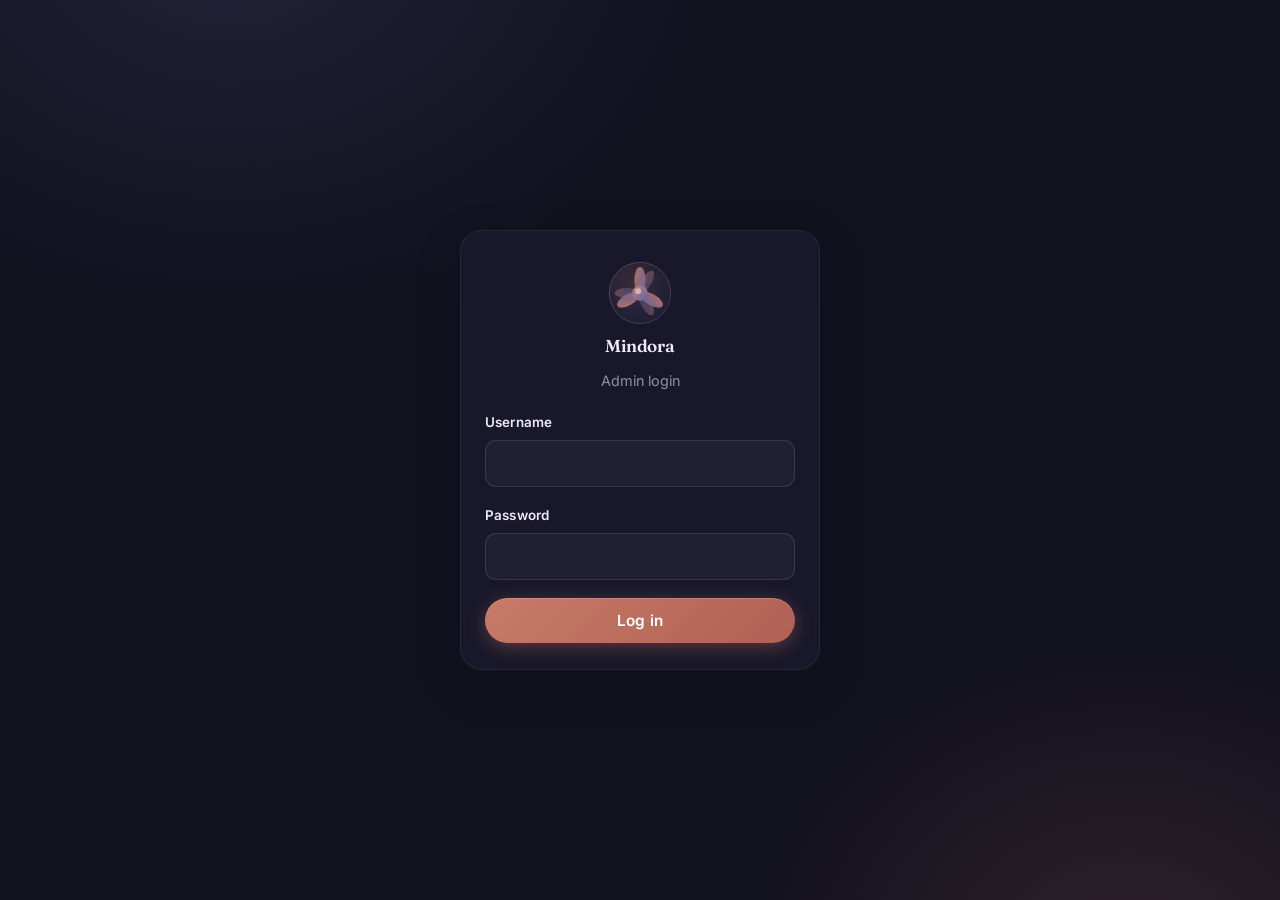
==== commit a9f52470: "Add files via upload" ====
--- a/admin.html
+++ b/admin.html
@@ -87,7 +87,32 @@
   <!-- ============ LOGIN GATE ============ -->
   <div id="adminLoginGate" class="profile-gate">
     <div class="profile-card">
-      <div class="admin-login-orb" aria-hidden="true"></div>
+      <div style="display:flex;justify-content:center;margin-bottom:12px;">
+        <span style="display:block;width:64px;height:64px;" class="brand-mark-pulse">
+          <svg viewBox="0 0 48 48" xmlns="http://www.w3.org/2000/svg" width="64" height="64">
+            <defs>
+              <linearGradient id="ag1" x1="5%" y1="5%" x2="95%" y2="95%">
+                <stop offset="0%" stop-color="#C87B68"/>
+                <stop offset="100%" stop-color="#6568A8"/>
+              </linearGradient>
+              <radialGradient id="ag2" cx="40%" cy="35%" r="65%">
+                <stop offset="0%" stop-color="#C87B68" stop-opacity="0.2"/>
+                <stop offset="100%" stop-color="#6568A8" stop-opacity="0.08"/>
+              </radialGradient>
+            </defs>
+            <circle cx="24" cy="24" r="23" fill="url(#ag2)"/>
+            <circle cx="24" cy="24" r="23" fill="none" stroke="url(#ag1)" stroke-width="0.7" opacity="0.4"/>
+            <ellipse cx="24" cy="14" rx="3.8" ry="9" fill="url(#ag1)" opacity="0.42" transform="rotate(30,24,24)"/>
+            <ellipse cx="24" cy="14" rx="3.8" ry="9" fill="url(#ag1)" opacity="0.42" transform="rotate(150,24,24)"/>
+            <ellipse cx="24" cy="14" rx="3.8" ry="9" fill="url(#ag1)" opacity="0.42" transform="rotate(270,24,24)"/>
+            <ellipse cx="24" cy="14" rx="4.2" ry="9.5" fill="url(#ag1)" opacity="0.88" transform="rotate(0,24,24)"/>
+            <ellipse cx="24" cy="14" rx="4.2" ry="9.5" fill="url(#ag1)" opacity="0.88" transform="rotate(120,24,24)"/>
+            <ellipse cx="24" cy="14" rx="4.2" ry="9.5" fill="url(#ag1)" opacity="0.88" transform="rotate(240,24,24)"/>
+            <circle cx="24" cy="24" r="5.8" fill="url(#ag1)"/>
+            <circle cx="22.6" cy="22.6" r="2.2" fill="white" opacity="0.48"/>
+          </svg>
+        </span>
+      </div>
       <h2 class="brand-name" style="text-align:center; margin-bottom:4px;">Mindora</h2>
       <p class="muted" style="text-align:center; margin-bottom:20px;" data-i18n="admin_login_title">Admin</p>
 
--- a/css/style.css
+++ b/css/style.css
@@ -1,345 +1,491 @@
 /* ====================================================
-   MINDORA  ·  Design System  v2
-   ──────────────────────────────────────────────────
-   Palette: Dusk→Bloom gradient — deliberately NOT a
-   red/green "bad/good" scale. Low mood days are not red.
+   MINDORA  ·  Design System  v3  — Bloom Palette
+   ─────────────────────────────────────────────────
+   Named after the two ends of the mood gradient:
+   Bloom (warm terracotta-rose) → Dusk (deep amethyst)
+
+   Deliberately NOT a red/green scale. Low mood days
+   are Dusk — calm and cool, not alarming or "bad".
    ==================================================== */
 
-/* ── Tokens ──────────────────────────────────────── */
+/* ── Google Fonts ─────────────────────────────────── */
+@import url('https://fonts.googleapis.com/css2?family=Fraunces:opsz,ital,wght@9..144,0,300;9..144,0,500;9..144,0,600;9..144,1,400&family=Inter:wght@400;500;600;700&family=JetBrains+Mono:wght@400;500&display=swap');
+
+/* ── Design Tokens ────────────────────────────────── */
 :root{
-  --ink:        #16162A;
-  --ink-soft:   #1E1E36;
-  --ink-softer: #252542;
-  --paper:      #F4F1EC;
-  --paper-card: #FFFFFF;
-
-  --bloom:      #E8896B;   /* warm coral */
-  --bloom-dim:  #C97058;
-  --dusk:       #6B6F9E;   /* soft indigo */
-  --dusk-dim:   #555882;
-  --moss:       #7C9885;   /* sage green */
-  --ash:        #8A8794;
-  --ash-dark:   #B9B6C3;
-
-  --crisis-bg:  #5C2A3A;
-  --crisis-bg2: #4A2230;
-
-  --radius-xl:  24px;
-  --radius-lg:  18px;
-  --radius-md:  12px;
-  --radius-sm:  8px;
-
-  --shadow-sm:  0 2px 8px rgba(22,22,42,0.08);
-  --shadow-md:  0 6px 20px rgba(22,22,42,0.12);
-  --shadow-lg:  0 12px 40px rgba(22,22,42,0.18);
-
-  --font-display: 'Fraunces', Georgia, serif;
-  --font-body:    'Inter', -apple-system, system-ui, sans-serif;
-  --font-mono:    'JetBrains Mono', 'SF Mono', monospace;
-}
-
+  /* Core brand colours */
+  --bloom:       #C87B68;   /* Muted terracotta-rose     */
+  --bloom-dim:   #A86454;
+  --bloom-faint: rgba(200,123,104,0.12);
+  --dusk:        #6568A8;   /* Deep amethyst             */
+  --dusk-dim:    #505388;
+  --dusk-faint:  rgba(101,104,168,0.12);
+  --moss:        #6E8C7B;   /* Sage green – positive cue */
+  --moss-faint:  rgba(110,140,123,0.12);
+  --ash:         #9290A0;
+
+  /* Dark theme surface stack */
+  --ink-900:   #12111E;    /* Page background            */
+  --ink-800:   #19182A;    /* Primary card surface       */
+  --ink-700:   #211F33;    /* Secondary card / input bg  */
+  --ink-600:   #2A2840;    /* Chip / tag background      */
+
+  /* Light theme surface stack */
+  --paper-50:  #FAF7F2;    /* Page background            */
+  --paper-100: #FFFDF9;    /* Primary card               */
+  --paper-200: #F5F1EB;    /* Secondary card             */
+  --paper-300: #EDE8DF;    /* Chip / tag                 */
+
+  /* Radii */
+  --r-xl:  22px;
+  --r-lg:  16px;
+  --r-md:  11px;
+  --r-sm:   8px;
+  --r-xs:   6px;
+
+  /* Shadows — warm-tinted for depth */
+  --shadow-xs:  0 1px 4px rgba(18,17,30,0.10);
+  --shadow-sm:  0 3px 10px rgba(18,17,30,0.14);
+  --shadow-md:  0 6px 22px rgba(18,17,30,0.18);
+  --shadow-lg:  0 14px 44px rgba(18,17,30,0.24);
+  --glow-bloom: 0 0 22px rgba(200,123,104,0.28);
+  --glow-dusk:  0 0 22px rgba(101,104,168,0.24);
+
+  /* Type */
+  --font-serif:  'Fraunces', Georgia, 'Times New Roman', serif;
+  --font-sans:   'Inter', -apple-system, system-ui, sans-serif;
+  --font-mono:   'JetBrains Mono', 'SF Mono', 'Courier New', monospace;
+
+  /* Motion */
+  --ease-out:   cubic-bezier(0.16, 1, 0.3, 1);
+  --ease-spring:cubic-bezier(0.34, 1.56, 0.64, 1);
+  --duration-fast: 130ms;
+  --duration-base: 220ms;
+  --duration-slow: 380ms;
+}
+
+/* ── Colour mode: dark (default) ─────────────────── */
 [data-theme="dark"]{
-  --bg:        var(--ink);
-  --bg-card:   var(--ink-soft);
-  --bg-card-2: var(--ink-softer);
-  --text:      #ECEAF5;
-  --text-muted: var(--ash-dark);
-  --border:    rgba(255,255,255,0.07);
-  --border-2:  rgba(255,255,255,0.12);
-}
+  --bg:         var(--ink-900);
+  --bg-card:    var(--ink-800);
+  --bg-card-2:  var(--ink-700);
+  --bg-chip:    var(--ink-600);
+  --text:       #EDE9F8;
+  --text-muted: #928FA4;
+  --text-faint: #524F66;
+  --border:     rgba(255,255,255,0.065);
+  --border-2:   rgba(255,255,255,0.11);
+  --border-focus:var(--dusk);
+}
+
+/* ── Colour mode: light ──────────────────────────── */
 [data-theme="light"]{
-  --bg:        var(--paper);
-  --bg-card:   var(--paper-card);
-  --bg-card-2: #F8F5F0;
-  --text:      #1A1828;
-  --text-muted: #68647A;
-  --border:    rgba(22,22,42,0.07);
-  --border-2:  rgba(22,22,42,0.12);
-}
-
-/* ── Reset & Base ────────────────────────────────── */
-@import url('https://fonts.googleapis.com/css2?family=Fraunces:opsz,wght@9..144,400;9..144,500;9..144,600&family=Inter:wght@400;500;600;700&family=JetBrains+Mono:wght@400;500&display=swap');
-
-*{ box-sizing:border-box; }
-html,body{ margin:0; padding:0; overscroll-behavior-y:contain; }
+  --bg:         var(--paper-50);
+  --bg-card:    var(--paper-100);
+  --bg-card-2:  var(--paper-200);
+  --bg-chip:    var(--paper-300);
+  --text:       #1E1B2C;
+  --text-muted: #6A677A;
+  --text-faint: #ACA8BC;
+  --border:     rgba(30,27,44,0.07);
+  --border-2:   rgba(30,27,44,0.12);
+  --border-focus:var(--dusk);
+}
+
+/* ── Reset ───────────────────────────────────────── */
+*, *::before, *::after{ box-sizing:border-box; }
+html, body{ margin:0; padding:0; overscroll-behavior-y:contain; }
 body{
   background:var(--bg); color:var(--text);
-  font-family:var(--font-body); line-height:1.5;
-  -webkit-font-smoothing:antialiased;
+  font-family:var(--font-sans); font-size:16px; line-height:1.55;
+  -webkit-font-smoothing:antialiased; -moz-osx-font-smoothing:grayscale;
   -webkit-tap-highlight-color:transparent;
-  transition:background .3s ease, color .3s ease;
-}
-button{ touch-action:manipulation; font-family:var(--font-body); cursor:pointer; }
-textarea, input, select{ font-family:var(--font-body); }
-
-h1,h2,h3{ font-family:var(--font-display); font-weight:600; margin:0 0 6px; letter-spacing:-.015em; }
-h1{ font-size:1.65rem; }
-h2{ font-size:1.25rem; margin-bottom:16px; }
-h3{ font-size:1rem; margin-bottom:10px; }
-p{ line-height:1.55; }
-
+  transition:background var(--duration-base) ease, color var(--duration-base) ease;
+}
+button{ touch-action:manipulation; font-family:var(--font-sans); cursor:pointer; border:none; }
+input, textarea, select{ font-family:var(--font-sans); }
+a{ color:var(--dusk); }
+p{ line-height:1.6; }
+
+/* ── Typography ──────────────────────────────────── */
+h1, h2, h3{
+  font-family:var(--font-serif); font-weight:600;
+  margin:0 0 6px; letter-spacing:-0.018em; line-height:1.25;
+}
+h1{ font-size:1.75rem; }
+h2{ font-size:1.3rem; margin-bottom:16px; }
+h3{ font-size:1.02rem; margin-bottom:10px; }
+
+.text-display{ font-family:var(--font-serif); }
+.text-mono{ font-family:var(--font-mono); }
+.text-muted{ color:var(--text-muted); font-size:.9rem; }
+.text-small{ font-size:.82rem; color:var(--text-muted); line-height:1.5; }
 .muted{ color:var(--text-muted); font-size:.9rem; }
 .muted-inline{ color:var(--text-muted); font-size:.8rem; }
-.sr-only{ position:absolute; width:1px; height:1px; padding:0; margin:-1px; overflow:hidden; clip:rect(0,0,0,0); white-space:nowrap; border:0; }
-:focus-visible{ outline:2px solid var(--bloom); outline-offset:2px; border-radius:6px; }
-
-/* ── App shell ───────────────────────────────────── */
+
+/* Screen reader */
+.sr-only{
+  position:absolute; width:1px; height:1px;
+  padding:0; margin:-1px; overflow:hidden;
+  clip:rect(0,0,0,0); white-space:nowrap; border:0;
+}
+
+/* Focus ring */
+:focus-visible{
+  outline:2px solid var(--dusk);
+  outline-offset:2px;
+  border-radius:var(--r-sm);
+}
+
+/* ── Shell ───────────────────────────────────────── */
 .app-shell{
   max-width:480px; margin:0 auto;
   min-height:100vh; min-height:100dvh;
-  display:flex; flex-direction:column;
-  position:relative;
+  display:flex; flex-direction:column; position:relative;
 }
 #appShell.hidden{ display:none; }
-
-/* ── Topbar ──────────────────────────────────────── */
+.hidden{ display:none !important; }
+
+/* ── Top bar ─────────────────────────────────────── */
 .topbar{
   display:flex; align-items:center; justify-content:space-between;
-  padding:14px 18px 6px;
-  background:linear-gradient(to bottom, var(--bg-card) 0%, transparent 100%);
-  backdrop-filter:blur(8px); -webkit-backdrop-filter:blur(8px);
+  padding:14px 18px 8px;
   position:sticky; top:0; z-index:30;
-}
-.brand{ display:flex; align-items:center; gap:8px; }
-.brand-mark{
-  width:16px; height:16px; border-radius:50%;
-  background:radial-gradient(circle at 35% 30%, var(--bloom), var(--dusk));
-}
-.brand-name{ font-family:var(--font-display); font-weight:600; font-size:1.05rem; }
+  background:linear-gradient(to bottom, var(--bg) 60%, transparent);
+  backdrop-filter:blur(16px) saturate(180%);
+  -webkit-backdrop-filter:blur(16px) saturate(180%);
+}
+.brand{ display:flex; align-items:center; gap:9px; }
+.brand-name{
+  font-family:var(--font-serif); font-weight:600; font-size:1.08rem;
+  letter-spacing:-0.01em; line-height:1;
+}
 .header-actions{ display:flex; gap:6px; }
 .icon-btn{
-  background:var(--bg-card); border:1px solid var(--border); color:var(--text);
   width:36px; height:36px; border-radius:50%;
-  display:flex; align-items:center; justify-content:center;
-  transition:transform .1s ease, background .15s ease;
-}
-.icon-btn:active{ transform:scale(0.92); }
+  background:var(--bg-card); border:1px solid var(--border);
+  color:var(--text); display:flex; align-items:center; justify-content:center;
+  transition:transform var(--duration-fast) var(--ease-out),
+              background var(--duration-base) ease;
+}
+.icon-btn:active{ transform:scale(0.9); }
+.icon-btn:hover{ background:var(--bg-card-2); }
 
 /* ── Screens ─────────────────────────────────────── */
-main#screens{ flex:1; padding:4px 16px 110px; }
-.screen{ display:none; animation:fadeUp .22s ease; }
+main#screens{ flex:1; padding:4px 18px 110px; }
+.screen{ display:none; animation:fadeUp var(--duration-base) var(--ease-out); }
 .screen.active{ display:block; }
-@keyframes fadeUp{ from{opacity:0; transform:translateY(6px);} to{opacity:1; transform:translateY(0);} }
-
-/* ── Today Hero ──────────────────────────────────── */
-.today-hero{ text-align:center; padding:16px 0 10px; }
-.mood-orb-wrap{ display:flex; justify-content:center; margin-bottom:14px; }
-.mood-orb{
-  width:116px; height:116px; border-radius:50%;
-  background:radial-gradient(circle at 35% 30%, var(--dusk), var(--ink-softer) 70%);
-  box-shadow:0 0 40px 6px rgba(107,111,158,0.35);
-  animation:orbPulse 5s ease-in-out infinite;
-}
-@keyframes orbPulse{
-  0%,100%{ transform:scale(1); filter:brightness(1); }
-  50%{ transform:scale(1.045); filter:brightness(1.09); }
-}
-#todaySubline{ margin-top:2px; font-size:.92rem; }
+@keyframes fadeUp{
+  from{ opacity:0; transform:translateY(8px); }
+  to{ opacity:1; transform:translateY(0); }
+}
 
 /* ── Cards ───────────────────────────────────────── */
 .card{
   background:var(--bg-card);
   border:1px solid var(--border);
-  border-radius:var(--radius-xl);
-  padding:18px 18px;
+  border-radius:var(--r-xl);
+  padding:18px;
   margin-bottom:12px;
   box-shadow:var(--shadow-sm);
-  transition:box-shadow .2s ease, border-color .2s ease;
-}
-.card:hover{ box-shadow:var(--shadow-md); }
+  transition:box-shadow var(--duration-base) ease,
+              border-color var(--duration-base) ease;
+}
 .card-head{ display:flex; align-items:center; justify-content:space-between; margin-bottom:6px; }
 .cta-card{ text-align:center; }
-.cta-card p{ margin:0 0 14px; font-size:1rem; color:var(--text-muted); }
-.hidden{ display:none !important; }
+.cta-card p{ margin:0 0 14px; font-size:.98rem; color:var(--text-muted); line-height:1.5; }
+
+/* Elegant card variant — used for the today orb card implicitly */
+[data-theme="dark"] .card{
+  background:linear-gradient(145deg, var(--ink-800) 0%, #17162A 100%);
+}
 
 /* ── Buttons ─────────────────────────────────────── */
+
+/* Primary — gradient with bloom shadow */
 .btn-primary{
-  background:linear-gradient(135deg, var(--bloom), var(--bloom-dim));
-  color:#fff; border:none; border-radius:999px;
-  padding:13px 24px; font-weight:700; font-size:.95rem; width:100%;
-  box-shadow:0 4px 16px rgba(232,137,107,0.32);
-  transition:transform .12s ease, box-shadow .12s ease, filter .12s ease;
-}
-.btn-primary:hover{ filter:brightness(1.06); }
-.btn-primary:active{ transform:scale(0.96); box-shadow:0 2px 8px rgba(232,137,107,0.25); }
-.btn-primary:disabled{ opacity:.55; cursor:default; }
-
+  width:100%; border:none; border-radius:999px;
+  padding:13px 22px; font-weight:600; font-size:.96rem; letter-spacing:.01em;
+  background:linear-gradient(135deg, var(--bloom) 0%, #B06054 100%);
+  color:#fff;
+  box-shadow:0 4px 18px rgba(200,123,104,0.35), inset 0 1px 0 rgba(255,255,255,0.15);
+  transition:transform var(--duration-fast) var(--ease-out),
+              box-shadow var(--duration-base) ease,
+              filter var(--duration-fast) ease;
+}
+.btn-primary:hover:not(:disabled){ filter:brightness(1.08); }
+.btn-primary:active:not(:disabled){ transform:scale(0.96); box-shadow:0 2px 10px rgba(200,123,104,0.25); }
+.btn-primary:disabled{ opacity:.5; cursor:default; }
+
+/* Secondary */
 .btn-secondary{
-  background:var(--bg-card-2); color:var(--text); border:1px solid var(--border-2);
-  border-radius:999px; padding:11px 18px; font-weight:600; font-size:.9rem;
-  transition:transform .12s ease, background .15s ease;
-}
-.btn-secondary:hover{ background:var(--border); }
+  background:var(--bg-card-2); color:var(--text);
+  border:1px solid var(--border-2); border-radius:999px;
+  padding:11px 18px; font-weight:600; font-size:.9rem;
+  transition:transform var(--duration-fast) var(--ease-out),
+              background var(--duration-base) ease,
+              border-color var(--duration-base) ease;
+}
+.btn-secondary:hover{ background:var(--bg-chip); }
 .btn-secondary:active{ transform:scale(0.96); }
 .btn-secondary.full{ width:100%; margin-top:10px; }
 
+/* Ghost */
 .btn-ghost{
-  background:transparent; border:1px solid var(--border-2); color:var(--text-muted);
-  border-radius:999px; padding:11px 18px; font-weight:500;
-  transition:transform .12s ease, border-color .15s ease;
-}
-.btn-ghost:hover{ border-color:var(--ash); color:var(--text); }
+  background:transparent; color:var(--text-muted);
+  border:1px solid var(--border-2); border-radius:999px;
+  padding:11px 18px; font-weight:500;
+  transition:transform var(--duration-fast) var(--ease-out),
+              color var(--duration-base) ease,
+              border-color var(--duration-base) ease;
+}
+.btn-ghost:hover{ color:var(--text); border-color:var(--border-focus); }
 .btn-ghost:active{ transform:scale(0.96); }
 .btn-ghost.full{ width:100%; }
 
+/* Danger */
 .btn-danger{
-  background:transparent; border:1px solid rgba(232,137,107,0.4); color:var(--bloom);
-  border-radius:999px; padding:9px 16px; font-weight:600; font-size:.84rem; flex-shrink:0;
-  transition:transform .12s ease, background .15s ease;
-}
-.btn-danger:hover{ background:rgba(232,137,107,0.1); }
+  background:transparent; color:var(--bloom);
+  border:1px solid rgba(200,123,104,0.35); border-radius:999px;
+  padding:9px 15px; font-weight:600; font-size:.84rem; flex-shrink:0;
+  transition:transform var(--duration-fast) var(--ease-out),
+              background var(--duration-base) ease;
+}
+.btn-danger:hover{ background:var(--bloom-faint); }
 .btn-danger:active{ transform:scale(0.96); }
 
-.link-btn{ background:none; border:none; color:var(--dusk); font-weight:600; font-size:.86rem; padding:0; }
-.link-btn:hover{ text-decoration:underline; }
+/* Link button */
+.link-btn{
+  background:none; border:none; padding:0;
+  color:var(--dusk); font-weight:600; font-size:.86rem;
+  transition:opacity var(--duration-fast) ease;
+}
+.link-btn:hover{ opacity:.75; }
+
+/* Form action row */
 .form-actions{ display:flex; gap:10px; margin-top:14px; }
-.form-actions .btn-primary,.form-actions .btn-ghost,.form-actions .btn-secondary{ flex:1; }
-
-/* Quick log buttons on Today screen */
+.form-actions .btn-primary,
+.form-actions .btn-ghost,
+.form-actions .btn-secondary{ flex:1; }
+
+/* Quick log buttons */
 .quick-actions{ display:flex; gap:10px; }
 .quick-btn{
-  flex:1; background:var(--bg-card-2); border:1px solid var(--border-2); color:var(--text);
-  border-radius:var(--radius-md); padding:14px 10px; font-weight:600; font-size:.86rem;
-  transition:transform .1s ease, background .15s ease;
-}
-.quick-btn:hover{ background:var(--border); }
+  flex:1; padding:14px 10px; font-weight:600; font-size:.86rem;
+  background:var(--bg-card-2); border:1px solid var(--border-2); color:var(--text);
+  border-radius:var(--r-lg);
+  transition:transform var(--duration-fast) var(--ease-out),
+              background var(--duration-base) ease;
+}
+.quick-btn:hover{ background:var(--bg-chip); }
 .quick-btn:active{ transform:scale(0.97); }
 
 /* ── Form fields ─────────────────────────────────── */
-.field-label{ display:block; font-weight:600; font-size:.85rem; margin:18px 0 7px; color:var(--text); }
+.field-label{
+  display:block; font-weight:600; font-size:.84rem;
+  color:var(--text); margin:18px 0 7px; letter-spacing:.01em;
+}
 .field-label:first-child{ margin-top:0; }
-input[type="text"],input[type="number"],input[type="password"],input[type="time"],textarea,select.select-input{
-  width:100%; background:var(--bg-card-2); border:1px solid var(--border-2); color:var(--text);
-  border-radius:var(--radius-md); padding:11px 13px; font-size:.96rem;
-  transition:border-color .15s ease, box-shadow .15s ease;
-}
-input[type="text"]:focus,input[type="number"]:focus,input[type="password"]:focus,
-input[type="time"]:focus,textarea:focus,select.select-input:focus{
-  outline:none; border-color:var(--dusk); box-shadow:0 0 0 3px rgba(107,111,158,0.18);
-}
-textarea{ resize:vertical; line-height:1.55; }
-
-.mood-slider{ width:100%; accent-color:var(--bloom); height:26px; }
+
+input[type="text"], input[type="number"], input[type="password"],
+input[type="time"], textarea, select.select-input{
+  width:100%; padding:11px 13px;
+  background:var(--bg-card-2); color:var(--text);
+  border:1px solid var(--border-2); border-radius:var(--r-md);
+  font-size:.96rem; line-height:1.5;
+  transition:border-color var(--duration-base) ease,
+              box-shadow var(--duration-base) ease;
+}
+input:focus, textarea:focus, select:focus{
+  outline:none;
+  border-color:var(--dusk);
+  box-shadow:0 0 0 3px var(--dusk-faint), var(--shadow-xs);
+}
+textarea{ resize:vertical; }
+select.select-input{ color:var(--text); }
+
+/* Range slider */
+.mood-slider{ width:100%; accent-color:var(--bloom); height:28px; cursor:pointer; }
 .mood-slider-labels{
-  display:flex; justify-content:space-between; font-size:.76rem;
-  color:var(--text-muted); margin-top:4px;
+  display:flex; justify-content:space-between; align-items:center;
+  font-size:.75rem; color:var(--text-muted); margin-top:3px;
 }
 .mood-slider-labels span:nth-child(2){
-  font-family:var(--font-mono); color:var(--text); font-weight:700;
-  background:var(--bg-card-2); padding:2px 8px; border-radius:6px;
-}
-
-/* ── Chips ───────────────────────────────────────── */
+  font-family:var(--font-mono); font-weight:700; font-size:.84rem;
+  color:var(--text); background:var(--bg-card-2);
+  padding:2px 9px; border-radius:var(--r-xs);
+  border:1px solid var(--border-2);
+}
+
+/* ── Chip / tag pills ────────────────────────────── */
 .chip-row{ display:flex; flex-wrap:wrap; gap:7px; }
 .chip{
-  background:var(--bg-card-2); border:1px solid var(--border-2); color:var(--text-muted);
-  border-radius:999px; padding:8px 14px; font-size:.82rem; font-weight:500;
-  transition:background .15s ease, border-color .15s ease, color .15s ease, transform .1s ease;
-  touch-action:manipulation;
-}
-.chip:active{ transform:scale(0.95); }
-.chip.selected{ background:var(--dusk); color:#fff; border-color:var(--dusk); }
+  padding:8px 14px; font-size:.82rem; font-weight:500;
+  background:var(--bg-chip); border:1px solid var(--border-2); color:var(--text-muted);
+  border-radius:999px; touch-action:manipulation;
+  transition:all var(--duration-base) ease;
+}
+.chip:active{ transform:scale(0.94); }
+.chip.selected{
+  background:var(--dusk); color:#fff; border-color:var(--dusk);
+  box-shadow:0 2px 10px rgba(101,104,168,0.3);
+}
+
+/* ── Today hero ──────────────────────────────────── */
+.today-hero{ text-align:center; padding:18px 0 10px; }
+.mood-orb-wrap{ display:flex; justify-content:center; margin-bottom:16px; }
+.mood-orb{
+  width:118px; height:118px; border-radius:50%;
+  background:radial-gradient(circle at 38% 32%, var(--dusk), #1C1A30 72%);
+  box-shadow:
+    0 0 40px 10px rgba(101,104,168,0.32),
+    0 0 80px 20px rgba(101,104,168,0.12),
+    inset 0 0 30px rgba(255,255,255,0.04);
+  animation:orbPulse 6s ease-in-out infinite;
+  transition:background var(--duration-slow) ease, box-shadow var(--duration-slow) ease;
+}
+@keyframes orbPulse{
+  0%, 100%{ transform:scale(1);    filter:brightness(1); }
+  50%{      transform:scale(1.05); filter:brightness(1.1); }
+}
+
+/* ── Bloom logo mark — inline SVG ────────────────── */
+.logo-mark{ display:flex; align-items:center; }
+.logo-mark svg{ display:block; width:100%; height:100%; }
+.logo-mark-sm{ width:28px; height:28px; }
+.logo-mark-md{ width:40px; height:40px; }
+.logo-mark-lg{ width:64px; height:64px; }
+.logo-mark-pulse{ animation:orbPulse 6s ease-in-out infinite; }
+
+/* ── Progress pills (Today) ──────────────────────── */
+.progress-row{ display:flex; gap:8px; margin-bottom:12px; }
+.progress-pill{
+  flex:1; display:flex; flex-direction:column; align-items:center; gap:4px;
+  padding:10px 6px; font-size:.7rem; font-weight:600; color:var(--text-muted);
+  background:var(--bg-card); border:1px solid var(--border); border-radius:var(--r-lg);
+  transition:all var(--duration-base) ease;
+}
+.progress-pill.done{
+  background:var(--moss-faint); border-color:var(--moss); color:var(--moss);
+}
+.progress-dot{
+  width:22px; height:22px; border-radius:50%;
+  border:2px solid var(--border-2);
+  display:flex; align-items:center; justify-content:center;
+  font-size:.78rem; color:transparent;
+  transition:all var(--duration-base) ease;
+}
+.progress-pill.done .progress-dot{
+  background:var(--moss); border-color:var(--moss); color:#fff;
+}
+
+/* ── Streak chips ────────────────────────────────── */
+.streak-row{ display:flex; gap:10px; margin-bottom:12px; }
+.streak-chip{
+  flex:1; text-align:center; padding:12px;
+  background:var(--bg-card); border:1px solid var(--border); border-radius:var(--r-lg);
+}
+.streak-chip .num{
+  font-family:var(--font-mono); font-size:1.35rem; font-weight:700; display:block;
+}
+.streak-chip .cap{ font-size:.7rem; color:var(--text-muted); }
+
+/* ── Goals today strip ───────────────────────────── */
+.goals-today-wrap{ display:flex; flex-direction:column; gap:6px; margin-bottom:12px; }
+.today-goal-chip{
+  background:var(--bg-card); border:1px solid var(--border); border-radius:var(--r-md);
+  padding:8px 12px; display:grid; grid-template-columns:1fr auto auto; align-items:center; gap:10px;
+  transition:border-color var(--duration-base) ease;
+}
+.today-goal-chip.done{ border-color:var(--moss); }
+.today-goal-label{ font-size:.8rem; font-weight:600; overflow:hidden; text-overflow:ellipsis; white-space:nowrap; }
+.today-goal-bar-bg{ width:72px; height:5px; background:var(--bg-card-2); border-radius:999px; overflow:hidden; }
+.today-goal-bar-fill{ height:100%; background:linear-gradient(90deg,var(--dusk),var(--bloom)); border-radius:999px; }
+.today-goal-pct{ font-family:var(--font-mono); font-size:.7rem; color:var(--text-muted); width:34px; text-align:right; }
+
+/* ── Recommend list ──────────────────────────────── */
+.recommend-list{ list-style:none; margin:0; padding:0; display:flex; flex-direction:column; gap:8px; }
+.recommend-list li{
+  background:var(--bg-card-2); border-radius:var(--r-md); padding:12px 14px;
+  font-size:.88rem; line-height:1.55;
+  border-left:3px solid var(--dusk);
+}
+.recommend-list li.urgent{ border-left-color:var(--bloom); }
+.recommend-list li.positive{ border-left-color:var(--moss); background:var(--moss-faint); }
+
+/* ── Reminder banner ─────────────────────────────── */
+.reminder-banner{
+  display:flex; align-items:center; justify-content:space-between; gap:10px; flex-wrap:wrap;
+  background:var(--dusk-faint); border:1px solid rgba(101,104,168,0.22);
+  border-radius:var(--r-md); padding:11px 14px; margin-bottom:12px; font-size:.84rem;
+}
+.reminder-banner-actions{ display:flex; gap:14px; flex-shrink:0; }
+.reminder-banner-actions .link-btn{ font-size:.8rem; }
 
 /* ── Check-in sections ───────────────────────────── */
 .checkin-section{
-  border-bottom:1px solid var(--border); padding-bottom:18px; margin-bottom:18px;
+  border-bottom:1px solid var(--border);
+  padding-bottom:18px; margin-bottom:18px;
 }
 .checkin-section:last-of-type{ border-bottom:none; margin-bottom:0; }
 .checkin-step-label{
-  font-family:var(--font-display); font-size:.98rem; font-weight:600;
-  color:var(--text); margin-bottom:4px; display:block;
-}
-.checkin-step-hint{ font-size:.78rem; color:var(--text-muted); margin-bottom:12px; display:block; }
+  display:block; font-family:var(--font-serif); font-size:1rem; font-weight:600;
+  color:var(--text); margin-bottom:4px;
+}
+.checkin-step-hint{ display:block; font-size:.78rem; color:var(--text-muted); margin-bottom:12px; }
 
 /* ── Emoji picker ────────────────────────────────── */
-.emoji-picker{ display:flex; justify-content:space-between; gap:6px; padding:4px 0 8px; }
+.emoji-picker{ display:flex; justify-content:space-between; gap:5px; padding:4px 0 8px; }
 .emoji-btn{
-  flex:1; background:var(--bg-card-2); border:2px solid transparent;
-  border-radius:var(--radius-md); padding:10px 4px 8px;
-  display:flex; flex-direction:column; align-items:center; gap:4px;
-  transition:transform .12s ease, border-color .15s ease, background .15s ease;
+  flex:1; padding:10px 4px 8px;
+  background:var(--bg-card-2); border:2px solid transparent;
+  border-radius:var(--r-lg);
+  display:flex; flex-direction:column; align-items:center; gap:5px;
+  transition:transform var(--duration-fast) var(--ease-spring),
+              border-color var(--duration-base) ease,
+              background var(--duration-base) ease;
   cursor:pointer;
 }
-.emoji-btn:active{ transform:scale(0.9); }
+.emoji-btn:active{ transform:scale(0.88); }
 .emoji-btn.selected{
-  border-color:var(--dusk); background:rgba(107,111,158,0.14);
-  box-shadow:0 0 0 3px rgba(107,111,158,0.18);
+  border-color:var(--dusk); background:var(--dusk-faint);
+  box-shadow:0 0 0 3px rgba(101,104,168,0.15);
 }
 .emoji-face{ font-size:1.7rem; line-height:1; display:block; }
 .emoji-label{ font-size:.62rem; color:var(--text-muted); font-weight:600; text-align:center; }
 .emoji-btn.selected .emoji-label{ color:var(--dusk); }
 
-/* ── Streaks ─────────────────────────────────────── */
-.streak-row{ display:flex; gap:10px; margin-bottom:12px; }
-.streak-chip{
-  flex:1; background:var(--bg-card); border:1px solid var(--border);
-  border-radius:var(--radius-md); padding:12px; text-align:center;
-}
-.streak-chip .num{ font-family:var(--font-mono); font-size:1.3rem; font-weight:700; display:block; }
-.streak-chip .cap{ font-size:.72rem; color:var(--text-muted); }
-
-/* ── Progress row (Today) ────────────────────────── */
-.progress-row{ display:flex; gap:8px; margin-bottom:12px; }
-.progress-pill{
-  flex:1; display:flex; flex-direction:column; align-items:center; gap:4px;
-  background:var(--bg-card); border:1px solid var(--border); border-radius:var(--radius-md);
-  padding:10px 6px; font-size:.7rem; color:var(--text-muted);
-  transition:all .25s ease;
-}
-.progress-pill.done{
-  background:rgba(124,152,133,0.1); border-color:var(--moss); color:var(--moss); font-weight:700;
-}
-.progress-dot{
-  width:22px; height:22px; border-radius:50%; border:2px solid var(--border);
-  display:flex; align-items:center; justify-content:center; font-size:.74rem; color:transparent;
-  transition:all .25s ease;
-}
-.progress-pill.done .progress-dot{ background:var(--moss); border-color:var(--moss); color:#fff; }
-
-/* ── Recommendations ─────────────────────────────── */
-.recommend-list{ list-style:none; margin:0; padding:0; display:flex; flex-direction:column; gap:8px; }
-.recommend-list li{
-  background:var(--bg-card-2); border-radius:var(--radius-md); padding:12px 14px;
-  font-size:.9rem; border-left:3px solid var(--dusk); line-height:1.5;
-}
-.recommend-list li.urgent{ border-left-color:var(--bloom); }
-.recommend-list li.positive{ border-left-color:var(--moss); background:rgba(124,152,133,0.07); }
-
-/* ── Reminder banner ─────────────────────────────── */
-.reminder-banner{
-  display:flex; align-items:center; justify-content:space-between; gap:10px; flex-wrap:wrap;
-  background:rgba(107,111,158,0.1); border:1px solid rgba(107,111,158,0.25);
-  border-radius:var(--radius-md); padding:11px 14px; margin-bottom:12px; font-size:.84rem;
-}
-.reminder-banner-actions{ display:flex; gap:14px; flex-shrink:0; }
-.reminder-banner-actions .link-btn{ font-size:.8rem; }
-
-/* ── Range / tab switcher ────────────────────────── */
+/* ── Range/tab picker ────────────────────────────── */
 .range-tabs{ display:flex; gap:6px; margin-bottom:12px; }
 .range-tab{
-  flex:1; background:var(--bg-card); border:1px solid var(--border); color:var(--text-muted);
-  border-radius:999px; padding:9px 0; font-weight:600; font-size:.83rem;
-  transition:all .15s ease;
-}
-.range-tab.active{ background:var(--dusk); color:#fff; border-color:var(--dusk); box-shadow:0 2px 10px rgba(107,111,158,0.3); }
-
-/* ── Period nav (Trends) ─────────────────────────── */
+  flex:1; padding:9px 0; font-weight:600; font-size:.82rem;
+  background:var(--bg-card); border:1px solid var(--border); color:var(--text-muted);
+  border-radius:999px;
+  transition:all var(--duration-base) ease;
+}
+.range-tab.active{
+  background:var(--dusk); color:#fff; border-color:var(--dusk);
+  box-shadow:0 3px 12px rgba(101,104,168,0.35);
+}
+
+/* ── Period nav ──────────────────────────────────── */
 .period-nav{
   display:flex; align-items:center; justify-content:space-between; gap:8px;
   background:var(--bg-card); border:1px solid var(--border);
-  border-radius:var(--radius-lg); padding:10px 14px; margin-bottom:12px;
+  border-radius:var(--r-lg); padding:10px 14px; margin-bottom:12px;
 }
 .period-nav-btn{
+  width:34px; height:34px; border-radius:50%; flex-shrink:0;
   background:var(--bg-card-2); border:1px solid var(--border-2); color:var(--text);
-  width:34px; height:34px; border-radius:50%; font-size:.95rem;
-  display:flex; align-items:center; justify-content:center;
-  transition:transform .1s ease, background .15s ease;
-  flex-shrink:0;
+  display:flex; align-items:center; justify-content:center; font-size:.9rem;
+  transition:transform var(--duration-fast) var(--ease-spring),
+              background var(--duration-base) ease,
+              color var(--duration-base) ease;
 }
 .period-nav-btn:hover:not(:disabled){ background:var(--dusk); color:#fff; border-color:var(--dusk); }
-.period-nav-btn:active:not(:disabled){ transform:scale(0.9); }
-.period-nav-btn:disabled{ opacity:.3; cursor:default; }
-.period-nav-label{ flex:1; text-align:center; font-weight:600; font-size:.86rem; color:var(--text-muted); }
+.period-nav-btn:active:not(:disabled){ transform:scale(0.88); }
+.period-nav-btn:disabled{ opacity:.28; cursor:default; }
+.period-nav-label{ flex:1; text-align:center; font-weight:600; font-size:.85rem; color:var(--text-muted); }
 
 /* ── Heatmap ─────────────────────────────────────── */
 .heatmap-grid{
@@ -347,39 +493,48 @@
 }
 .heatmap-header{
   font-size:.6rem; font-weight:700; text-transform:uppercase; letter-spacing:.04em;
-  color:var(--text-muted); text-align:center; padding-bottom:2px;
+  color:var(--text-faint); text-align:center; padding-bottom:2px;
+}
+.heatmap-month-label{
+  grid-column:1/-1; font-size:.72rem; font-weight:700; text-transform:uppercase;
+  letter-spacing:.05em; color:var(--text-muted); padding:10px 0 3px;
 }
 .heatmap-cell{
-  aspect-ratio:1; border-radius:6px; background:var(--bg-card-2);
+  aspect-ratio:1; border-radius:var(--r-xs); background:var(--bg-card-2);
   display:flex; align-items:center; justify-content:center;
-  font-size:.66rem; color:var(--text-muted); font-family:var(--font-mono);
-  transition:transform .1s ease;
-}
-.heatmap-cell:not(.empty):hover{ transform:scale(1.12); z-index:1; }
+  font-size:.64rem; color:var(--text-muted); font-family:var(--font-mono);
+  transition:transform var(--duration-fast) var(--ease-spring);
+  cursor:default;
+}
+.heatmap-cell:not(.empty):hover{ transform:scale(1.15); z-index:1; }
 .heatmap-cell.empty{ background:transparent; }
+.heatmap-cell.in-period{ box-shadow:0 0 0 2px var(--dusk); }
+.heatmap-cell.in-period:not([style*="background"]){
+  background:var(--dusk-faint); color:var(--text);
+}
 .heatmap-legend{ display:flex; align-items:center; gap:8px; margin-top:10px; justify-content:center; }
 .heatmap-legend-bar{
-  width:90px; height:7px; border-radius:4px;
+  width:80px; height:6px; border-radius:999px;
   background:linear-gradient(90deg, var(--bg-card-2), var(--dusk), var(--bloom));
 }
 
 /* ── Stats grid ──────────────────────────────────── */
 .stats-grid{ display:grid; grid-template-columns:1fr 1fr; gap:8px; }
 .stat-box{
-  background:var(--bg-card-2); border-radius:var(--radius-md); padding:14px; text-align:center;
+  background:var(--bg-card-2); border-radius:var(--r-md); padding:14px; text-align:center;
 }
 .stat-box .num{ font-family:var(--font-mono); font-size:1.3rem; font-weight:700; display:block; }
-.stat-box .cap{ font-size:.72rem; color:var(--text-muted); }
-
-/* ── Tag / bar list ──────────────────────────────── */
+.stat-box .cap{ font-size:.7rem; color:var(--text-muted); margin-top:2px; }
+
+/* ── Bar lists (tag freq, insights) ─────────────── */
 .tagfreq-list{ display:flex; flex-direction:column; gap:8px; }
 .tagfreq-row{ display:flex; align-items:center; gap:10px; font-size:.83rem; }
 .tagfreq-name{ width:100px; flex-shrink:0; color:var(--text-muted); overflow:hidden; text-overflow:ellipsis; white-space:nowrap; }
-.tagfreq-bar-wrap{ flex:1; background:var(--bg-card-2); border-radius:6px; height:7px; overflow:hidden; }
-.tagfreq-bar{ height:100%; background:linear-gradient(90deg, var(--dusk), var(--bloom)); border-radius:6px; transition:width .4s ease; }
-.tagfreq-count{ font-family:var(--font-mono); width:36px; text-align:right; color:var(--text-muted); font-size:.78rem; }
-
-/* ── Charts (SVG) ────────────────────────────────── */
+.tagfreq-bar-wrap{ flex:1; background:var(--bg-card-2); border-radius:999px; height:7px; overflow:hidden; }
+.tagfreq-bar{ height:100%; background:linear-gradient(90deg, var(--dusk), var(--bloom)); border-radius:999px; transition:width var(--duration-slow) var(--ease-out); }
+.tagfreq-count{ font-family:var(--font-mono); width:40px; text-align:right; color:var(--text-muted); font-size:.76rem; }
+
+/* ── Line chart container ────────────────────────── */
 .mindora-linechart{ width:100%; aspect-ratio:600/200; min-height:140px; }
 .mindora-linechart-svg{ display:block; width:100%; height:100%; }
 
@@ -394,98 +549,94 @@
 .activity-log{ display:flex; flex-direction:column; gap:8px; }
 .activity-row{
   display:flex; align-items:center; gap:10px; padding:10px 12px;
-  background:var(--bg-card-2); border-radius:var(--radius-md); flex-wrap:wrap;
+  background:var(--bg-card-2); border-radius:var(--r-md); flex-wrap:wrap;
 }
 .activity-icon{
   width:32px; height:32px; border-radius:50%; flex-shrink:0;
   display:flex; align-items:center; justify-content:center; font-size:.85rem;
 }
-.activity-icon.physical{ background:rgba(232,137,107,0.15); color:var(--bloom); }
-.activity-icon.mind{ background:rgba(107,111,158,0.15); color:var(--dusk); }
-.activity-icon.medication{ background:rgba(124,152,133,0.15); color:var(--moss); }
+.activity-icon.physical{ background:var(--bloom-faint); color:var(--bloom); }
+.activity-icon.mind{ background:var(--dusk-faint); color:var(--dusk); }
+.activity-icon.medication{ background:var(--moss-faint); color:var(--moss); }
 .activity-main{ flex:1; min-width:0; }
 .activity-title{ font-weight:600; font-size:.86rem; }
-.activity-meta{ font-size:.74rem; color:var(--text-muted); }
-.activity-del{ background:none; border:none; color:var(--text-muted); font-size:.9rem; padding:4px 6px; border-radius:6px; }
+.activity-meta{ font-size:.73rem; color:var(--text-muted); }
+.activity-del{
+  background:none; border:none; color:var(--text-faint); font-size:.9rem; padding:4px 6px;
+  border-radius:var(--r-xs); transition:color var(--duration-base) ease;
+}
 .activity-del:hover{ color:var(--bloom); }
-.empty-state{ color:var(--text-muted); font-size:.86rem; text-align:center; padding:24px 0; }
+.empty-state{ color:var(--text-muted); font-size:.85rem; text-align:center; padding:24px 0; }
 
 .medication-add-row{ display:flex; gap:8px; }
 .medication-add-row input{ flex:1; }
 .medication-toggle-btn{
-  flex-shrink:0; white-space:nowrap; font-size:.76rem;
-  padding:7px 11px; border-radius:999px;
+  flex-shrink:0; white-space:nowrap; font-size:.75rem; padding:7px 11px; border-radius:999px;
   background:var(--bg-card-2); border:1px solid var(--border-2); color:var(--text);
-  transition:all .15s ease;
+  transition:all var(--duration-base) ease;
 }
 .medication-toggle-btn.taken{
-  background:rgba(124,152,133,0.15); border-color:var(--moss); color:var(--moss);
+  background:var(--moss-faint); border-color:var(--moss); color:var(--moss);
 }
 
 /* ── Goal cards ──────────────────────────────────── */
 .goal-card{
   background:var(--bg-card); border:1px solid var(--border);
-  border-radius:var(--radius-xl); padding:16px; margin-bottom:10px;
-  transition:border-color .2s ease;
-}
-.goal-card.done{ border-color:var(--moss); background:rgba(124,152,133,0.05); }
+  border-radius:var(--r-xl); padding:16px; margin-bottom:10px;
+  transition:border-color var(--duration-base) ease;
+}
+.goal-card.done{ border-color:var(--moss); background:var(--moss-faint); }
 .goal-header{ display:flex; justify-content:space-between; align-items:flex-start; gap:8px; margin-bottom:5px; }
 .goal-name{ font-weight:600; font-size:.9rem; flex:1; }
 .goal-status-badge{
-  font-size:.66rem; font-weight:700; padding:3px 8px; border-radius:999px;
-  text-transform:uppercase; letter-spacing:.03em; flex-shrink:0;
-}
-.goal-status-badge.active{ background:rgba(107,111,158,0.15); color:var(--dusk); }
-.goal-status-badge.done{ background:rgba(124,152,133,0.2); color:var(--moss); }
+  font-size:.65rem; font-weight:700; padding:3px 9px; border-radius:999px;
+  text-transform:uppercase; letter-spacing:.04em; flex-shrink:0;
+}
+.goal-status-badge.active{ background:var(--dusk-faint); color:var(--dusk); }
+.goal-status-badge.done{ background:var(--moss-faint); color:var(--moss); }
 .goal-desc{ font-size:.8rem; color:var(--text-muted); margin-bottom:8px; }
 .goal-progress-wrap{ display:flex; align-items:center; gap:10px; margin-bottom:10px; }
 .goal-progress-bar-bg{ flex:1; height:8px; background:var(--bg-card-2); border-radius:999px; overflow:hidden; }
-.goal-progress-bar-fill{ height:100%; background:linear-gradient(90deg, var(--dusk), var(--bloom)); border-radius:999px; transition:width .5s ease; }
+.goal-progress-bar-fill{
+  height:100%;
+  background:linear-gradient(90deg, var(--dusk), var(--bloom));
+  border-radius:999px;
+  transition:width var(--duration-slow) var(--ease-out);
+}
 .goal-progress-bar-fill.done{ background:var(--moss); }
 .goal-pct{ font-family:var(--font-mono); font-size:.76rem; width:36px; text-align:right; color:var(--text-muted); }
 .goal-remove-btn{ font-size:.76rem; color:var(--text-muted); }
 .goal-remove-btn:hover{ color:var(--bloom); text-decoration:underline; }
 
-/* ── Today goal strip ────────────────────────────── */
-.goals-today-wrap{ display:flex; flex-direction:column; gap:6px; margin-bottom:12px; }
-.today-goal-chip{
-  background:var(--bg-card); border:1px solid var(--border); border-radius:var(--radius-md);
-  padding:8px 12px; display:grid; align-items:center;
-  grid-template-columns:1fr auto auto; gap:10px;
-  transition:border-color .2s ease;
-}
-.today-goal-chip.done{ border-color:var(--moss); }
-.today-goal-label{ font-size:.8rem; font-weight:600; overflow:hidden; text-overflow:ellipsis; white-space:nowrap; }
-.today-goal-bar-bg{ width:72px; height:5px; background:var(--bg-card-2); border-radius:999px; overflow:hidden; }
-.today-goal-bar-fill{ height:100%; background:linear-gradient(90deg, var(--dusk), var(--bloom)); border-radius:999px; }
-.today-goal-pct{ font-family:var(--font-mono); font-size:.7rem; color:var(--text-muted); width:34px; text-align:right; }
-
 /* ── Learn / Wellbeing ───────────────────────────── */
 .learn-topics{ display:flex; flex-direction:column; gap:8px; }
 .learn-card{
   background:var(--bg-card); border:1px solid var(--border);
-  border-radius:var(--radius-xl); padding:14px 16px;
-  transition:box-shadow .2s ease, border-color .2s ease;
+  border-radius:var(--r-xl); padding:14px 16px;
+  transition:box-shadow var(--duration-base) ease, border-color var(--duration-base) ease;
 }
 .learn-card.open{ box-shadow:var(--shadow-md); border-color:var(--border-2); }
 .learn-card-head{
   width:100%; background:none; border:none; padding:0; cursor:pointer;
   display:flex; align-items:center; justify-content:space-between; gap:10px;
-  font-family:var(--font-body); color:var(--text); text-align:left;
-}
-.learn-card-title{ font-weight:600; font-size:.94rem; }
+  font-family:var(--font-sans); color:var(--text); text-align:left;
+}
+.learn-card-title{ font-weight:600; font-size:.93rem; }
 .learn-card-chevron{
   flex-shrink:0; width:26px; height:26px; border-radius:50%;
   background:var(--bg-card-2); border:1px solid var(--border);
   display:flex; align-items:center; justify-content:center;
-  font-size:.9rem; color:var(--dusk); transition:transform .2s ease;
+  font-size:.88rem; color:var(--dusk);
+  transition:transform var(--duration-base) var(--ease-out);
 }
 .learn-card.open .learn-card-chevron{ transform:rotate(45deg); }
 .learn-card-teaser{ margin:6px 0 0; font-size:.83rem; color:var(--text-muted); }
-.learn-card-body{ margin-top:10px; padding-top:10px; border-top:1px solid var(--border); }
+.learn-card-body{
+  margin-top:10px; padding-top:10px; border-top:1px solid var(--border);
+}
 .learn-card-body p{ font-size:.9rem; line-height:1.6; margin:0 0 10px; }
 .learn-tip{
-  background:var(--bg-card-2); border-radius:var(--radius-md); padding:10px 12px;
+  background:var(--bg-card-2); border-radius:var(--r-md); padding:10px 12px;
   font-size:.86rem !important; border-left:3px solid var(--bloom);
 }
 .learn-tip strong{ color:var(--bloom); }
@@ -494,71 +645,90 @@
 .wb-tip-list li::before{ content:'✓'; position:absolute; left:0; top:0; color:var(--moss); font-weight:700; }
 
 /* ── Chat ────────────────────────────────────────── */
-.chat-card{ display:flex; flex-direction:column; height:calc(100dvh - 200px); min-height:340px; }
-.chat-notice{ background:var(--bg-card-2); border-radius:var(--radius-md); padding:16px; text-align:center; font-size:.88rem; color:var(--text-muted); margin-bottom:10px; }
+.chat-card{
+  display:flex; flex-direction:column;
+  height:calc(100dvh - 200px); min-height:340px;
+}
+.chat-notice{
+  background:var(--bg-card-2); border-radius:var(--r-md);
+  padding:16px; text-align:center; font-size:.87rem; color:var(--text-muted); margin-bottom:10px;
+}
 .chat-context-row{ margin-bottom:8px; }
-.chat-context-label{ display:flex; align-items:center; gap:8px; font-size:.8rem; color:var(--text-muted); cursor:pointer; }
+.chat-context-label{
+  display:flex; align-items:center; gap:8px;
+  font-size:.8rem; color:var(--text-muted); cursor:pointer;
+}
 .chat-context-label input{ width:auto; }
 .chat-messages{
   flex:1; overflow-y:auto; display:flex; flex-direction:column; gap:10px;
   padding:4px 0; scrollbar-width:thin;
 }
 .chat-bubble{
-  max-width:88%; border-radius:18px; padding:10px 14px; font-size:.9rem; line-height:1.55;
+  max-width:88%; border-radius:18px; padding:10px 14px;
+  font-size:.9rem; line-height:1.55;
 }
 .chat-bubble.user{
-  align-self:flex-end; background:var(--dusk); color:#fff;
-  border-bottom-right-radius:6px;
+  align-self:flex-end;
+  background:linear-gradient(135deg, var(--dusk), var(--dusk-dim));
+  color:#fff; border-bottom-right-radius:5px;
 }
 .chat-bubble.assistant{
-  align-self:flex-start; background:var(--bg-card-2); color:var(--text);
-  border-bottom-left-radius:6px;
-}
-.chat-bubble.typing{ opacity:.6; }
+  align-self:flex-start;
+  background:var(--bg-card-2); color:var(--text);
+  border-bottom-left-radius:5px;
+  border:1px solid var(--border);
+}
+.chat-bubble.typing{ opacity:.55; }
 .chat-input-row{ display:flex; gap:8px; align-items:flex-end; margin-top:10px; }
-.chat-input-row textarea{ flex:1; resize:none; border-radius:var(--radius-md); min-height:42px; max-height:120px; }
+.chat-input-row textarea{
+  flex:1; resize:none; border-radius:var(--r-md); min-height:42px; max-height:120px;
+}
 .chat-send-btn{ width:42px; height:42px; border-radius:50%; padding:0; flex-shrink:0; }
 
 /* ── Settings ────────────────────────────────────── */
 .settings-section-label{
-  font-size:.72rem; font-weight:700; text-transform:uppercase; letter-spacing:.07em;
-  color:var(--text-muted); margin:24px 0 8px; padding-left:4px; display:block;
-}
-
-/* ── Disclaimer / About cards ────────────────────── */
+  display:block; font-size:.72rem; font-weight:700;
+  text-transform:uppercase; letter-spacing:.08em;
+  color:var(--text-faint); margin:24px 0 8px; padding-left:2px;
+}
+
+/* ── Disclaimer / Crisis cards ───────────────────── */
 .disclaimer-card .crisis-actions{ margin-top:12px; flex-direction:column; }
 .crisis-btn-static{
-  display:block; text-align:center; background:var(--bg-card-2); color:var(--text);
-  border-radius:var(--radius-md); padding:10px; margin-bottom:8px;
-  font-weight:600; font-size:.84rem; text-decoration:none;
-  border:1px solid var(--border); transition:background .15s ease;
-}
-.crisis-btn-static:hover{ background:var(--border); }
+  display:block; text-align:center; font-weight:600; font-size:.83rem;
+  background:var(--bg-card-2); color:var(--text); text-decoration:none;
+  border:1px solid var(--border); border-radius:var(--r-md);
+  padding:10px; margin-bottom:7px;
+  transition:background var(--duration-base) ease;
+}
+.crisis-btn-static:hover{ background:var(--bg-chip); }
 
 /* ── Crisis banner ───────────────────────────────── */
 .crisis-banner{
   position:sticky; top:0; z-index:50;
-  background:linear-gradient(135deg, var(--crisis-bg), var(--crisis-bg2));
+  background:linear-gradient(135deg, #5C2A3A, #4A2230);
   color:#fff; padding:14px 18px;
 }
 .crisis-inner{ max-width:480px; margin:0 auto; position:relative; }
 .crisis-text{ display:block; margin-bottom:10px; font-size:.86rem; line-height:1.45; }
-.crisis-text strong{ display:block; margin-bottom:2px; font-family:var(--font-display); font-size:.98rem; }
+.crisis-text strong{ display:block; margin-bottom:2px; font-family:var(--font-serif); font-size:.98rem; }
 .crisis-actions{ display:flex; flex-wrap:wrap; gap:8px; }
 .crisis-btn{
-  background:rgba(255,255,255,0.15); color:#fff; text-decoration:none;
+  background:rgba(255,255,255,0.14); color:#fff; text-decoration:none;
   padding:8px 12px; border-radius:999px; font-size:.78rem; font-weight:600;
-  border:1px solid rgba(255,255,255,0.3); transition:background .15s ease;
-}
-.crisis-btn:hover{ background:rgba(255,255,255,0.25); }
-.crisis-btn-urgent{ background:#fff; color:var(--crisis-bg); }
+  border:1px solid rgba(255,255,255,0.28);
+  transition:background var(--duration-base) ease;
+}
+.crisis-btn:hover{ background:rgba(255,255,255,0.24); }
+.crisis-btn-urgent{ background:#fff; color:#5C2A3A; }
 .crisis-collapse{
-  position:absolute; top:-2px; right:0; background:none; border:none;
-  color:rgba(255,255,255,0.7); font-size:.76rem; text-decoration:underline;
+  position:absolute; top:-2px; right:0;
+  background:none; border:none; color:rgba(255,255,255,0.65);
+  font-size:.76rem; text-decoration:underline;
 }
 .crisis-reopen{
-  position:fixed; bottom:78px; right:16px; z-index:50;
-  background:var(--crisis-bg); color:#fff; border:none; border-radius:999px;
+  position:fixed; bottom:80px; right:16px; z-index:50;
+  background:#5C2A3A; color:#fff; border:none; border-radius:999px;
   padding:10px 16px; font-weight:600; font-size:.8rem; box-shadow:var(--shadow-md);
 }
 
@@ -566,59 +736,70 @@
 .bottombar{
   position:fixed; bottom:0; left:0; right:0; z-index:40;
   max-width:480px; margin:0 auto;
-  background:var(--bg-card); border-top:1px solid var(--border);
+  background:var(--bg-card);
+  border-top:1px solid var(--border);
   display:flex; justify-content:space-around;
   padding:8px 4px calc(8px + env(safe-area-inset-bottom));
-  backdrop-filter:blur(12px); -webkit-backdrop-filter:blur(12px);
+  backdrop-filter:blur(20px) saturate(160%);
+  -webkit-backdrop-filter:blur(20px) saturate(160%);
 }
 .nav-btn{
   background:none; border:none; color:var(--text-muted);
-  font-size:.66rem; font-weight:600;
+  font-size:.66rem; font-weight:600; letter-spacing:.01em;
   display:flex; flex-direction:column; align-items:center; gap:3px;
-  padding:6px 8px; flex:1;
-  border-radius:var(--radius-md);
-  transition:color .15s ease, background .15s ease;
-}
-.nav-btn.active{ color:var(--bloom); background:rgba(232,137,107,0.1); }
+  padding:6px 8px; flex:1; border-radius:var(--r-md);
+  transition:color var(--duration-base) ease, background var(--duration-base) ease;
+}
+.nav-btn.active{
+  color:var(--bloom);
+  background:var(--bloom-faint);
+}
 .nav-icon{ display:flex; align-items:center; justify-content:center; }
 .nav-icon svg{ display:block; }
 
-/* ── Profile gate ────────────────────────────────── */
+/* ── Profile / login gate ────────────────────────── */
 .profile-gate{
   min-height:100vh; min-height:100dvh;
   display:flex; align-items:center; justify-content:center;
+  padding:24px 18px;
   background:
-    radial-gradient(800px 600px at 20% 0%, rgba(107,111,158,0.2), transparent 60%),
-    radial-gradient(700px 500px at 90% 100%, rgba(232,137,107,0.15), transparent 60%),
+    radial-gradient(ellipse 900px 700px at 18% -8%, rgba(101,104,168,0.2), transparent 55%),
+    radial-gradient(ellipse 700px 600px at 88% 108%, rgba(200,123,104,0.16), transparent 55%),
     var(--bg);
-  padding:24px 18px;
 }
 .profile-card{
+  width:100%; max-width:360px;
   background:var(--bg-card); border:1px solid var(--border);
-  border-radius:var(--radius-xl); padding:28px 24px;
-  width:100%; max-width:360px; box-shadow:var(--shadow-lg);
-}
-.profile-brand{ display:flex; align-items:center; gap:10px; justify-content:center; margin-bottom:6px; }
-.brand-mark-pulse{ animation:orbPulse 5s ease-in-out infinite; box-shadow:0 0 20px rgba(107,111,158,0.3); }
+  border-radius:var(--r-xl); padding:30px 24px 26px;
+  box-shadow:var(--shadow-lg);
+}
+.profile-brand{
+  display:flex; align-items:center; gap:11px; justify-content:center; margin-bottom:8px;
+}
+.brand-mark-pulse{ animation:orbPulse 6s ease-in-out infinite; }
 .profile-error{
-  background:rgba(232,137,107,0.12); border:1px solid rgba(232,137,107,0.3); color:var(--bloom);
-  border-radius:var(--radius-md); padding:10px 12px; font-size:.84rem; margin-bottom:14px;
-}
-.profile-error.info{ background:rgba(107,111,158,0.12); border-color:rgba(107,111,158,0.3); color:var(--dusk); }
+  background:var(--bloom-faint); border:1px solid rgba(200,123,104,0.3);
+  color:var(--bloom); border-radius:var(--r-md); padding:10px 12px;
+  font-size:.84rem; margin-bottom:14px; line-height:1.5;
+}
+.profile-error.info{
+  background:var(--dusk-faint); border-color:rgba(101,104,168,0.3); color:var(--dusk);
+}
 .lang-select{ margin-bottom:16px; }
-.select-input{ color:var(--text); }
 
 /* ── Modals ──────────────────────────────────────── */
 .mindora-modal-overlay{
-  position:fixed; inset:0; background:rgba(0,0,0,0.6);
+  position:fixed; inset:0; background:rgba(0,0,0,0.65);
   display:flex; align-items:center; justify-content:center; padding:20px;
-  z-index:70; opacity:0; pointer-events:none; transition:opacity .2s ease;
+  z-index:70; opacity:0; pointer-events:none;
+  transition:opacity var(--duration-base) ease;
 }
 .mindora-modal-overlay.visible{ opacity:1; pointer-events:auto; }
 .mindora-modal-card{
-  background:var(--bg-card); border-radius:var(--radius-xl); padding:24px;
+  background:var(--bg-card); border-radius:var(--r-xl); padding:26px;
   max-width:380px; width:100%; box-shadow:var(--shadow-lg);
-  transform:scale(.95) translateY(10px); transition:transform .2s ease;
+  transform:scale(.94) translateY(12px);
+  transition:transform var(--duration-base) var(--ease-out);
 }
 .mindora-modal-overlay.visible .mindora-modal-card{ transform:scale(1) translateY(0); }
 .mindora-modal-card h3{ margin-bottom:8px; }
@@ -635,65 +816,74 @@
 .mindora-toast{
   position:fixed; left:50%; bottom:90px;
   transform:translateX(-50%) translateY(12px);
-  background:var(--ink-softer); color:#ECEAF5;
+  background:var(--ink-700); color:var(--text);
   padding:11px 22px; border-radius:999px;
-  font-size:.86rem; font-weight:600; box-shadow:var(--shadow-lg);
+  font-size:.85rem; font-weight:600;
+  box-shadow:var(--shadow-lg), var(--glow-dusk);
+  border:1px solid var(--border-2);
   opacity:0; pointer-events:none;
-  transition:opacity .25s ease, transform .25s ease;
-  z-index:60; max-width:88%; text-align:center;
-}
-[data-theme="light"] .mindora-toast{ background:#1E1E36; }
+  transition:opacity var(--duration-base) ease, transform var(--duration-base) var(--ease-out);
+  z-index:60; max-width:86%; text-align:center;
+}
+[data-theme="light"] .mindora-toast{ background:var(--ink-800); color:#EDE9F8; }
 .mindora-toast.visible{ opacity:1; transform:translateX(-50%) translateY(0); }
 
 /* ── Admin badges ────────────────────────────────── */
 .admin-badge{
-  display:inline-block; font-size:.66rem; font-weight:700; padding:2px 8px;
-  border-radius:999px; text-transform:uppercase; letter-spacing:.03em; vertical-align:middle;
-}
-.admin-badge.pending{ background:rgba(232,137,107,0.15); color:var(--bloom); }
-.admin-badge.approved{ background:rgba(124,152,133,0.15); color:var(--moss); }
-
-/* ── Summary bits (Today card) ───────────────────── */
-.summary-bits{ font-size:.87rem; line-height:1.75; margin:0 0 8px; }
-.summary-journal{ font-size:.84rem; color:var(--text-muted); font-style:italic; margin-top:6px; border-left:2px solid var(--border-2); padding-left:10px; }
-
-/* ── Settings section labels ─────────────────────── */
-.settings-section-label:first-child{ margin-top:4px; }
+  display:inline-block; font-size:.65rem; font-weight:700;
+  padding:2px 8px; border-radius:999px;
+  text-transform:uppercase; letter-spacing:.04em; vertical-align:middle;
+}
+.admin-badge.pending{ background:var(--bloom-faint); color:var(--bloom); }
+.admin-badge.approved{ background:var(--moss-faint); color:var(--moss); }
+
+/* ── Today summary ───────────────────────────────── */
+.summary-bits{ font-size:.86rem; line-height:1.8; margin:0 0 8px; }
+.summary-journal{
+  font-size:.84rem; color:var(--text-muted); font-style:italic;
+  margin-top:6px; padding-left:10px;
+  border-left:2px solid var(--border-2);
+}
 
 /* ── Version footer ──────────────────────────────── */
 .version-footer{
-  text-align:center; color:var(--text-muted); font-size:.74rem;
-  font-family:var(--font-mono); padding:4px 0 2px;
-}
-
-/* ── Charts (SVG) ────────────────────────────────── */
-.mindora-linechart-svg circle{ transition:r .15s ease; }
-
-/* ── Medication add row ──────────────────────────── */
-.medication-add-row{ display:flex; gap:8px; }
-.medication-add-row input{ flex:1; }
-
-/* ── Reminder banner ─────────────────────────────── */
+  text-align:center; color:var(--text-faint);
+  font-size:.72rem; font-family:var(--font-mono); padding:4px 0 2px;
+}
+
+/* ── Hover effects (pointer devices only) ─────────── */
+@media (hover:hover) and (pointer:fine){
+  .card:hover{ box-shadow:var(--shadow-md); border-color:var(--border-2); }
+  .chip:hover{ border-color:var(--dusk); color:var(--text); }
+  .learn-card:hover{ box-shadow:var(--shadow-sm); }
+}
 
 /* ── Reduced motion ──────────────────────────────── */
 @media (prefers-reduced-motion:reduce){
-  .mood-orb, .brand-mark-pulse{ animation:none; }
+  .mood-orb, .brand-mark-pulse, .logo-mark-pulse{ animation:none; }
   .screen{ animation:none; }
-  .goal-progress-bar-fill,.tagfreq-bar{ transition:none; }
-}
-
-/* ── Desktop ambient ─────────────────────────────── */
-@media (hover:hover) and (pointer:fine){
-  .btn-primary:hover{ filter:brightness(1.07); }
-  .chip:hover{ border-color:var(--dusk); color:var(--text); }
-  .card:hover{ box-shadow:var(--shadow-md); border-color:var(--border-2); }
-}
-
+  .goal-progress-bar-fill, .tagfreq-bar{ transition:none; }
+}
+
+/* ── Small phones (<400px) ───────────────────────── */
+@media (max-width:400px){
+  main#screens{ padding:4px 12px 110px; }
+  .card{ padding:14px; border-radius:var(--r-lg); }
+  .emoji-btn{ padding:8px 2px 6px; }
+  .emoji-face{ font-size:1.5rem; }
+  h1{ font-size:1.55rem; }
+  h2{ font-size:1.18rem; }
+  .mood-orb{ width:100px; height:100px; }
+  .nav-btn{ padding:6px 4px; font-size:.62rem; }
+  .topbar{ padding:12px 14px 6px; }
+}
+
+/* ── Desktop ambient background ──────────────────── */
 @media (min-width:520px){
   body{
     background:
-      radial-gradient(900px 600px at 50% -10%, rgba(107,111,158,0.14), transparent 60%),
-      radial-gradient(700px 500px at 80% 110%, rgba(232,137,107,0.09), transparent 60%),
+      radial-gradient(ellipse 900px 700px at 55% -12%, rgba(101,104,168,0.11), transparent 60%),
+      radial-gradient(ellipse 700px 600px at 80% 112%, rgba(200,123,104,0.08), transparent 60%),
       var(--bg);
   }
   .app-shell{ border-left:1px solid var(--border); border-right:1px solid var(--border); }
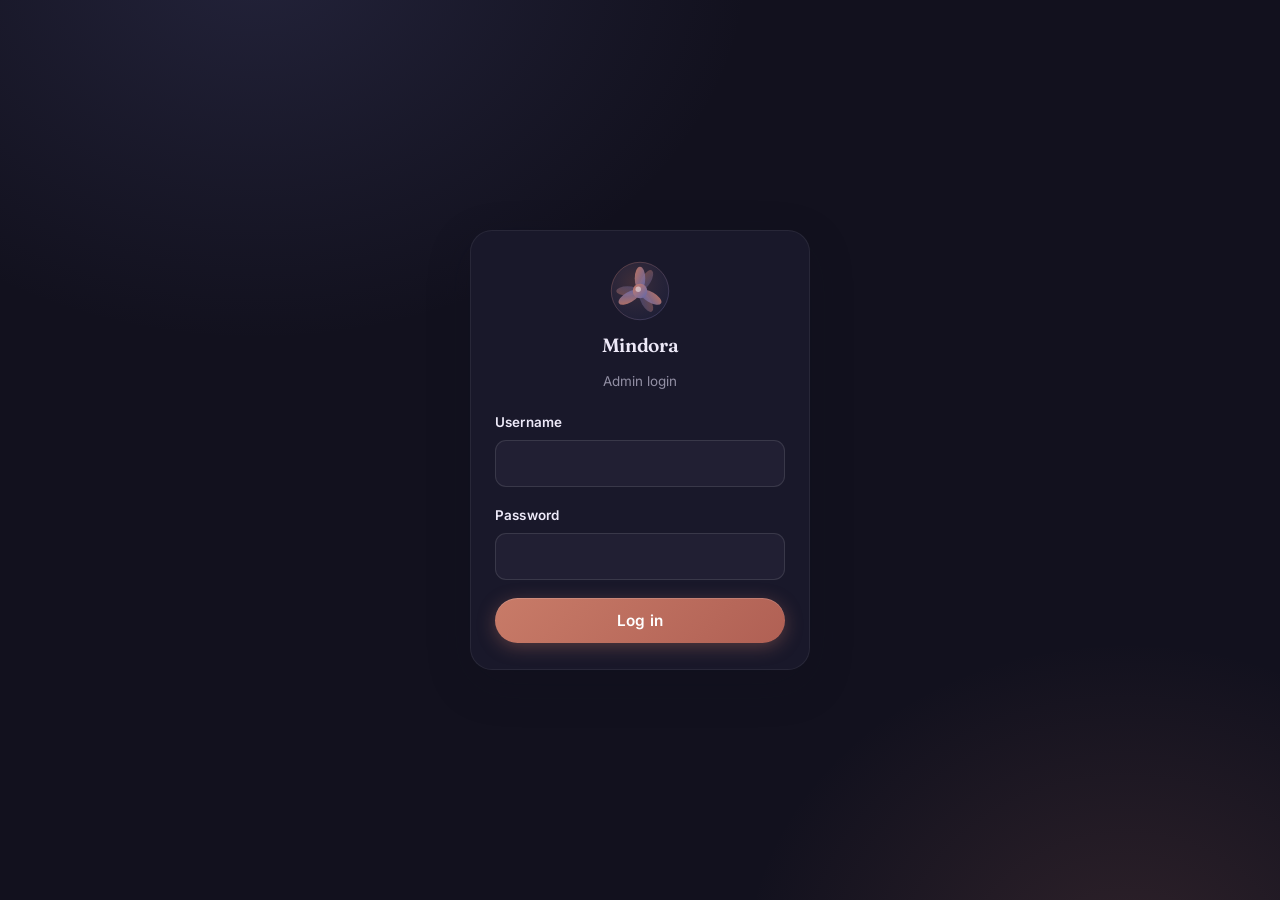
==== commit 63540dae: "Add files via upload" ====
--- a/admin.html
+++ b/admin.html
@@ -3,121 +3,175 @@
 <head>
 <meta charset="UTF-8">
 <meta name="viewport" content="width=device-width, initial-scale=1.0, viewport-fit=cover">
-<meta name="theme-color" content="#1B1B2F">
+<meta name="theme-color" content="#12111E">
 <meta name="robots" content="noindex, nofollow">
 <title>Mindora — Admin</title>
-<link rel="stylesheet" href="css/style.css">
+<link rel="icon" href="logo.svg" type="image/svg+xml">
+<link rel="stylesheet" href="css/style.css?v=20260701">
 <style>
-/* Admin-specific styles */
-.admin-login-orb{
-  width:64px; height:64px; border-radius:50%; margin:0 auto 16px;
-  background:radial-gradient(circle at 35% 30%, var(--bloom), var(--dusk));
-  animation:orbPulse 5s ease-in-out infinite;
-  box-shadow:0 0 30px rgba(232,137,107,0.3);
-}
+/* ── Admin-specific styles ── */
+.admin-page{ min-height:100vh; min-height:100dvh; background:var(--bg); }
+
+.admin-login-outer{
+  min-height:100vh; min-height:100dvh;
+  display:flex; align-items:center; justify-content:center;
+  padding:24px 18px;
+  background:
+    radial-gradient(ellipse 900px 700px at 20% -5%, rgba(101,104,168,0.2), transparent 55%),
+    radial-gradient(ellipse 700px 600px at 88% 108%, rgba(200,123,104,0.16), transparent 55%),
+    var(--bg);
+}
+.admin-login-card{
+  width:100%; max-width:340px;
+  background:var(--bg-card); border:1px solid var(--border);
+  border-radius:var(--r-xl); padding:30px 24px 26px;
+  box-shadow:var(--shadow-lg);
+}
+.admin-login-logo{
+  display:flex; justify-content:center; margin-bottom:12px;
+}
+.admin-login-logo svg{ width:60px; height:60px; }
+.admin-login-title{
+  font-family:var(--font-serif); font-weight:600; font-size:1.2rem;
+  text-align:center; margin-bottom:2px;
+}
+.admin-login-sub{ text-align:center; color:var(--text-muted); font-size:.84rem; margin-bottom:20px; }
+
 .admin-topbar{
   display:flex; align-items:center; justify-content:space-between;
-  padding:16px 20px; background:var(--bg-card); border-bottom:1px solid var(--border);
+  padding:14px 20px 8px;
+  background:var(--bg-card); border-bottom:1px solid var(--border);
   position:sticky; top:0; z-index:20;
-}
-.admin-brand{display:flex; align-items:center; gap:10px;}
-.admin-brand-dot{
-  width:12px; height:12px; border-radius:50%;
-  background:radial-gradient(circle at 35% 30%, var(--bloom), var(--dusk));
-}
-.admin-brand-text{font-family:var(--font-display); font-weight:600; font-size:1rem;}
-.admin-brand-badge{
-  font-size:.64rem; font-weight:700; text-transform:uppercase; letter-spacing:.06em;
-  color:var(--bloom); background:rgba(232,137,107,0.12); border-radius:6px;
-  padding:2px 6px;
-}
-.admin-content{max-width:520px; margin:0 auto; padding:20px 18px 60px;}
+  backdrop-filter:blur(16px); -webkit-backdrop-filter:blur(16px);
+}
+.admin-brand{ display:flex; align-items:center; gap:9px; }
+.admin-brand-name{ font-family:var(--font-serif); font-weight:600; font-size:1rem; }
+.admin-badge-pill{
+  font-size:.62rem; font-weight:700; text-transform:uppercase; letter-spacing:.06em;
+  color:var(--bloom); background:var(--bloom-faint); border-radius:6px; padding:2px 7px;
+}
+
+.admin-body{ max-width:540px; margin:0 auto; padding:20px 16px 60px; }
+
 .admin-mode-card{
-  background:rgba(107,111,158,0.1); border:1px solid rgba(107,111,158,0.2);
-  border-radius:var(--radius-md); padding:12px 14px; margin-bottom:16px; font-size:.82rem;
-  color:var(--text-muted); line-height:1.5;
-}
-.admin-mode-card strong{color:var(--dusk);}
+  display:flex; gap:8px; align-items:flex-start;
+  background:rgba(101,104,168,0.08); border:1px solid rgba(101,104,168,0.18);
+  border-radius:var(--r-md); padding:12px 14px; margin-bottom:14px;
+  font-size:.82rem; color:var(--text-muted); line-height:1.5;
+}
+.admin-mode-icon{ flex-shrink:0; margin-top:1px; }
+
 .admin-pending-banner{
-  background:rgba(232,137,107,0.1); border:1px solid var(--bloom-dim);
-  border-radius:var(--radius-md); padding:10px 14px; margin-bottom:14px;
-  font-size:.85rem; font-weight:600; color:var(--bloom); text-align:center;
-}
-.admin-list-header{
-  display:flex; align-items:center; justify-content:space-between; margin-bottom:10px;
-}
-.admin-list-title{font-weight:700; font-size:.88rem; color:var(--text-muted); text-transform:uppercase; letter-spacing:.04em;}
-.admin-refresh-row{display:flex; align-items:center; gap:8px;}
-.admin-refresh-time{font-size:.72rem; color:var(--text-muted);}
+  text-align:center; padding:10px 14px; margin-bottom:12px;
+  background:var(--bloom-faint); border:1px solid rgba(200,123,104,0.25);
+  border-radius:var(--r-md); font-weight:600; font-size:.84rem; color:var(--bloom);
+}
+
+.admin-section-header{
+  display:flex; align-items:center; justify-content:space-between; margin-bottom:8px;
+}
+.admin-section-title{
+  font-size:.72rem; font-weight:700; text-transform:uppercase;
+  letter-spacing:.07em; color:var(--text-faint);
+}
+.admin-refresh-row{ display:flex; align-items:center; gap:8px; }
+.admin-refresh-time{ font-size:.7rem; color:var(--text-faint); font-family:var(--font-mono); }
 .admin-refresh-btn{
-  background:var(--bg-card-2); border:1px solid var(--border); color:var(--text-muted);
-  border-radius:999px; padding:5px 12px; font-size:.74rem; font-weight:600;
-}
+  font-size:.74rem; font-weight:600; padding:5px 12px;
+  background:var(--bg-card-2); border:1px solid var(--border-2); color:var(--text-muted);
+  border-radius:999px;
+}
+
 .admin-profile-row{
-  display:flex; align-items:center; justify-content:space-between; gap:10px;
-  padding:12px 14px; background:var(--bg-card-2); border-radius:var(--radius-md);
-  margin-bottom:8px; border:1px solid transparent; transition:border-color .2s;
-}
-.admin-profile-row.pending{border-color:rgba(232,137,107,0.3); background:rgba(232,137,107,0.05);}
-.admin-profile-info{display:flex; flex-direction:column; gap:3px; min-width:0;}
-.admin-profile-name{font-weight:600; font-size:.9rem;}
-.admin-profile-actions{display:flex; align-items:center; gap:8px; flex-shrink:0;}
-.btn-approve{
-  background:var(--moss); color:#fff; border:none; border-radius:999px;
-  padding:7px 14px; font-size:.78rem; font-weight:700; transition:transform .1s ease;
-}
-.btn-approve:hover{filter:brightness(1.1);}
-.btn-approve:active{transform:scale(0.95);}
-.btn-remove-profile{
-  background:none; border:none; color:var(--text-muted); font-size:.95rem; padding:4px 6px;
-  border-radius:6px; transition:color .15s;
-}
-.btn-remove-profile:hover{color:var(--bloom);}
-.admin-add-section{margin-top:22px; padding-top:18px; border-top:1px solid var(--border);}
-.admin-add-title{font-weight:700; font-size:.9rem; margin-bottom:12px;}
-.admin-input-row{display:flex; gap:8px;}
-.admin-input-row input{flex:1;}
-.admin-loading{color:var(--text-muted); font-size:.85rem; padding:16px; text-align:center;}
-.admin-badge.pending{background:rgba(232,137,107,0.15); color:var(--bloom);}
-.admin-badge.approved{background:rgba(124,152,133,0.15); color:var(--moss);}
+  display:flex; align-items:flex-start; justify-content:space-between; gap:10px;
+  padding:12px 14px; background:var(--bg-card-2); border-radius:var(--r-md);
+  margin-bottom:8px; border:1px solid transparent;
+  transition:border-color .2s ease;
+}
+.admin-profile-row.pending{ border-color:rgba(200,123,104,0.3); background:rgba(200,123,104,0.05); }
+.admin-profile-row.locked{  border-color:rgba(101,104,168,0.3); background:rgba(101,104,168,0.05); }
+.admin-profile-info{ display:flex; flex-direction:column; gap:4px; min-width:0; }
+.admin-profile-name{ font-weight:600; font-size:.88rem; }
+.admin-profile-actions{ display:flex; align-items:center; gap:6px; flex-shrink:0; flex-wrap:wrap; justify-content:flex-end; }
+
+.admin-action-btn{
+  font-size:.72rem; font-weight:600; padding:6px 10px; border-radius:999px;
+  border:1px solid var(--border-2); background:var(--bg-card);
+  color:var(--text-muted); transition:all .15s ease;
+}
+.admin-action-btn:hover{ background:var(--bg-chip); color:var(--text); }
+.admin-action-btn.approve-btn{ color:var(--moss); border-color:rgba(110,140,123,0.4); background:var(--moss-faint); }
+.admin-action-btn.lock-btn{    color:var(--bloom); border-color:rgba(200,123,104,0.35); }
+.admin-action-btn.unlock-btn{  color:var(--dusk);  border-color:rgba(101,104,168,0.35); }
+.admin-action-btn.pin-btn{     color:var(--text-muted); }
+.admin-action-btn.remove-btn{  color:var(--text-faint); font-weight:400; }
+.admin-action-btn.remove-btn:hover{ color:var(--bloom); }
+
+.admin-empty-state{
+  padding:20px; background:var(--bg-card-2); border-radius:var(--r-md);
+  font-size:.84rem; color:var(--text-muted); line-height:1.6;
+}
+.admin-diag-box{
+  background:var(--bg-card); border:1px solid var(--border);
+  border-radius:var(--r-sm); padding:10px 12px;
+}
+
+.admin-section-card{
+  background:var(--bg-card); border:1px solid var(--border);
+  border-radius:var(--r-xl); padding:16px; margin-bottom:12px;
+}
+.admin-section-card h3{ font-size:.94rem; margin-bottom:12px; }
+.admin-input-row{ display:flex; gap:8px; }
+.admin-input-row input{ flex:1; }
+
+.admin-global-error{
+  background:var(--bloom-faint); border:1px solid rgba(200,123,104,0.3);
+  color:var(--bloom); border-radius:var(--r-md); padding:10px 12px;
+  font-size:.83rem; margin-bottom:12px;
+}
+.admin-success{
+  background:var(--moss-faint); border:1px solid rgba(110,140,123,0.3);
+  color:var(--moss); border-radius:var(--r-md); padding:9px 12px;
+  font-size:.83rem; margin-top:8px;
+}
+.admin-conn-result{
+  display:block; font-size:.82rem; margin-top:8px; font-weight:600;
+}
+
+.admin-badge.locked{ background:rgba(101,104,168,0.15); color:var(--dusk); }
 </style>
 </head>
-<body>
-
-  <!-- ============ LOGIN GATE ============ -->
-  <div id="adminLoginGate" class="profile-gate">
-    <div class="profile-card">
-      <div style="display:flex;justify-content:center;margin-bottom:12px;">
-        <span style="display:block;width:64px;height:64px;" class="brand-mark-pulse">
-          <svg viewBox="0 0 48 48" xmlns="http://www.w3.org/2000/svg" width="64" height="64">
-            <defs>
-              <linearGradient id="ag1" x1="5%" y1="5%" x2="95%" y2="95%">
-                <stop offset="0%" stop-color="#C87B68"/>
-                <stop offset="100%" stop-color="#6568A8"/>
-              </linearGradient>
-              <radialGradient id="ag2" cx="40%" cy="35%" r="65%">
-                <stop offset="0%" stop-color="#C87B68" stop-opacity="0.2"/>
-                <stop offset="100%" stop-color="#6568A8" stop-opacity="0.08"/>
-              </radialGradient>
-            </defs>
-            <circle cx="24" cy="24" r="23" fill="url(#ag2)"/>
-            <circle cx="24" cy="24" r="23" fill="none" stroke="url(#ag1)" stroke-width="0.7" opacity="0.4"/>
-            <ellipse cx="24" cy="14" rx="3.8" ry="9" fill="url(#ag1)" opacity="0.42" transform="rotate(30,24,24)"/>
-            <ellipse cx="24" cy="14" rx="3.8" ry="9" fill="url(#ag1)" opacity="0.42" transform="rotate(150,24,24)"/>
-            <ellipse cx="24" cy="14" rx="3.8" ry="9" fill="url(#ag1)" opacity="0.42" transform="rotate(270,24,24)"/>
-            <ellipse cx="24" cy="14" rx="4.2" ry="9.5" fill="url(#ag1)" opacity="0.88" transform="rotate(0,24,24)"/>
-            <ellipse cx="24" cy="14" rx="4.2" ry="9.5" fill="url(#ag1)" opacity="0.88" transform="rotate(120,24,24)"/>
-            <ellipse cx="24" cy="14" rx="4.2" ry="9.5" fill="url(#ag1)" opacity="0.88" transform="rotate(240,24,24)"/>
-            <circle cx="24" cy="24" r="5.8" fill="url(#ag1)"/>
-            <circle cx="22.6" cy="22.6" r="2.2" fill="white" opacity="0.48"/>
-          </svg>
-        </span>
-      </div>
-      <h2 class="brand-name" style="text-align:center; margin-bottom:4px;">Mindora</h2>
-      <p class="muted" style="text-align:center; margin-bottom:20px;" data-i18n="admin_login_title">Admin</p>
-
+<body class="admin-page">
+
+  <!-- ══ Login gate ══════════════════════════════════ -->
+  <div id="adminLoginGate" class="admin-login-outer">
+    <div class="admin-login-card">
+      <div class="admin-login-logo">
+        <svg viewBox="0 0 48 48" xmlns="http://www.w3.org/2000/svg">
+          <defs>
+            <linearGradient id="lg1" x1="5%" y1="5%" x2="95%" y2="95%">
+              <stop offset="0%" stop-color="#C87B68"/><stop offset="100%" stop-color="#6568A8"/>
+            </linearGradient>
+            <radialGradient id="lg2" cx="40%" cy="35%" r="65%">
+              <stop offset="0%" stop-color="#C87B68" stop-opacity="0.22"/>
+              <stop offset="100%" stop-color="#6568A8" stop-opacity="0.1"/>
+            </radialGradient>
+          </defs>
+          <circle cx="24" cy="24" r="23" fill="url(#lg2)"/>
+          <circle cx="24" cy="24" r="23" fill="none" stroke="url(#lg1)" stroke-width="0.7" opacity="0.4"/>
+          <ellipse cx="24" cy="14" rx="3.8" ry="9" fill="url(#lg1)" opacity="0.42" transform="rotate(30,24,24)"/>
+          <ellipse cx="24" cy="14" rx="3.8" ry="9" fill="url(#lg1)" opacity="0.42" transform="rotate(150,24,24)"/>
+          <ellipse cx="24" cy="14" rx="3.8" ry="9" fill="url(#lg1)" opacity="0.42" transform="rotate(270,24,24)"/>
+          <ellipse cx="24" cy="14" rx="4.2" ry="9.5" fill="url(#lg1)" opacity="0.88" transform="rotate(0,24,24)"/>
+          <ellipse cx="24" cy="14" rx="4.2" ry="9.5" fill="url(#lg1)" opacity="0.88" transform="rotate(120,24,24)"/>
+          <ellipse cx="24" cy="14" rx="4.2" ry="9.5" fill="url(#lg1)" opacity="0.88" transform="rotate(240,24,24)"/>
+          <circle cx="24" cy="24" r="5.8" fill="url(#lg1)"/>
+          <circle cx="22.6" cy="22.6" r="2.2" fill="white" opacity="0.48"/>
+        </svg>
+      </div>
+      <h2 class="admin-login-title">Mindora</h2>
+      <p class="admin-login-sub" data-i18n="admin_login_title">Admin</p>
       <div id="adminLoginError" class="profile-error hidden" role="alert" aria-live="polite"></div>
-
       <form id="adminLoginForm" novalidate>
         <label class="field-label" for="adminUsernameInput" data-i18n="admin_login_username">Username</label>
         <input type="text" id="adminUsernameInput" autocomplete="username" spellcheck="false">
@@ -128,63 +182,108 @@
     </div>
   </div>
 
-  <!-- ============ ADMIN PANEL ============ -->
-  <div id="adminPanel" class="hidden" style="min-height:100vh; background:var(--bg);">
+  <!-- ══ Admin panel ═════════════════════════════════ -->
+  <div id="adminPanel" class="hidden">
     <header class="admin-topbar">
       <div class="admin-brand">
-        <span class="admin-brand-dot" aria-hidden="true"></span>
-        <span class="admin-brand-text">Mindora</span>
-        <span class="admin-brand-badge">Admin</span>
-      </div>
-      <button id="adminLogoutBtn" class="btn-ghost" style="padding:8px 16px; font-size:.82rem;" data-i18n="admin_logout">Log out</button>
+        <svg viewBox="0 0 48 48" xmlns="http://www.w3.org/2000/svg" width="28" height="28">
+          <defs>
+            <linearGradient id="tg" x1="5%" y1="5%" x2="95%" y2="95%">
+              <stop offset="0%" stop-color="#C87B68"/><stop offset="100%" stop-color="#6568A8"/>
+            </linearGradient>
+          </defs>
+          <ellipse cx="24" cy="14" rx="3.8" ry="9" fill="url(#tg)" opacity="0.42" transform="rotate(30,24,24)"/>
+          <ellipse cx="24" cy="14" rx="3.8" ry="9" fill="url(#tg)" opacity="0.42" transform="rotate(150,24,24)"/>
+          <ellipse cx="24" cy="14" rx="3.8" ry="9" fill="url(#tg)" opacity="0.42" transform="rotate(270,24,24)"/>
+          <ellipse cx="24" cy="14" rx="4.2" ry="9.5" fill="url(#tg)" opacity="0.88" transform="rotate(0,24,24)"/>
+          <ellipse cx="24" cy="14" rx="4.2" ry="9.5" fill="url(#tg)" opacity="0.88" transform="rotate(120,24,24)"/>
+          <ellipse cx="24" cy="14" rx="4.2" ry="9.5" fill="url(#tg)" opacity="0.88" transform="rotate(240,24,24)"/>
+          <circle cx="24" cy="24" r="5.8" fill="url(#tg)"/>
+        </svg>
+        <span class="admin-brand-name">Mindora</span>
+        <span class="admin-badge-pill">Admin</span>
+      </div>
+      <button id="adminLogoutBtn" class="btn-ghost" style="padding:7px 14px; font-size:.82rem;" data-i18n="admin_logout">Log out</button>
     </header>
 
-    <div class="admin-content">
-
-      <!-- Mode note -->
+    <div class="admin-body">
+
+      <!-- Mode card -->
       <div id="adminModeCard" class="admin-mode-card">
-        <strong id="adminModeBadge">●</strong>
+        <span class="admin-mode-icon" id="adminModeBadge">●</span>
         <span id="adminModeText" data-i18n="admin_local_mode_note"></span>
       </div>
+
+      <!-- Global error -->
+      <div id="adminGlobalError" class="admin-global-error hidden" role="alert"></div>
 
       <!-- Pending banner -->
       <div id="adminPendingBanner" class="admin-pending-banner hidden"></div>
 
-      <!-- Profile list -->
-      <div class="admin-list-header">
-        <span class="admin-list-title" data-i18n="admin_title">Manage profiles</span>
+      <!-- ── Profiles section ── -->
+      <div class="admin-section-header">
+        <span class="admin-section-title" data-i18n="admin_section_profiles">Profiles</span>
         <div class="admin-refresh-row">
           <span class="admin-refresh-time" id="adminRefreshTime"></span>
           <button id="adminRefreshBtn" class="admin-refresh-btn" data-i18n="admin_refresh_btn">Refresh</button>
         </div>
       </div>
-      <p class="muted-inline" data-i18n="admin_note" style="display:block; margin-bottom:12px;"></p>
+      <p class="muted-inline" data-i18n="admin_note" style="display:block; margin-bottom:10px;"></p>
       <div id="adminProfileList"></div>
 
       <!-- Add profile -->
-      <div class="admin-add-section">
-        <p class="admin-add-title" data-i18n="admin_add_title">Add a profile</p>
+      <div class="admin-section-card" style="margin-top:16px;">
+        <h3 data-i18n="admin_add_title">Add a profile</h3>
         <div class="admin-input-row">
           <input type="text" id="adminNewName" data-i18n-placeholder="profile_name_label" placeholder="Name">
           <input type="password" id="adminNewPin" inputmode="numeric" pattern="[0-9]*" maxlength="8" data-i18n-placeholder="profile_pin_label" placeholder="PIN">
         </div>
-        <div id="adminAddError" class="profile-error hidden" role="alert" aria-live="polite" style="margin-top:8px;"></div>
+        <div id="adminAddError" class="profile-error hidden" style="margin-top:8px;" role="alert" aria-live="polite"></div>
         <div class="form-actions">
           <button id="adminAddBtn" class="btn-primary" data-i18n="admin_add_btn">Add profile</button>
         </div>
+      </div>
+
+      <!-- ── Security section ── -->
+      <div class="admin-section-header" style="margin-top:22px;">
+        <span class="admin-section-title" data-i18n="admin_section_security">Security</span>
+      </div>
+
+      <!-- Test connection -->
+      <div class="admin-section-card">
+        <h3 data-i18n="admin_test_connection">Test connection</h3>
+        <button id="adminTestConnBtn" class="btn-secondary full" data-i18n="admin_test_connection">Test connection</button>
+        <span id="adminConnResult" class="admin-conn-result hidden"></span>
+      </div>
+
+      <!-- Change admin password -->
+      <div class="admin-section-card">
+        <h3 data-i18n="admin_change_password">Change admin password</h3>
+        <label class="field-label" for="adminCurrentPwd" data-i18n="admin_current_password">Current password</label>
+        <input type="password" id="adminCurrentPwd" autocomplete="current-password">
+        <label class="field-label" for="adminNewPwd" data-i18n="admin_new_password">New password</label>
+        <input type="password" id="adminNewPwd" autocomplete="new-password">
+        <label class="field-label" for="adminConfirmPwd" data-i18n="admin_confirm_password">Confirm new password</label>
+        <input type="password" id="adminConfirmPwd" autocomplete="new-password">
+        <div id="adminPwdError" class="profile-error hidden" style="margin-top:8px;" role="alert"></div>
+        <div id="adminPwdOk" class="admin-success hidden"></div>
+        <div class="form-actions">
+          <button id="adminChangePwdBtn" class="btn-secondary full" data-i18n="admin_change_password">Change password</button>
+        </div>
+        <p class="muted-inline" style="display:block; margin-top:10px;">Password is stored as a SHA-256 hash in your browser — not sent anywhere. You'll need to update admin-login.js if you move to a new device.</p>
       </div>
 
     </div>
     <p class="version-footer" style="padding-bottom:20px;">Mindora v1.0 — Admin</p>
   </div>
 
-  <script src="js/i18n.js"></script>
-  <script src="js/modal.js"></script>
-  <script src="js/config.js"></script>
-  <script src="js/api.js"></script>
-  <script src="js/storage.js"></script>
-  <script src="js/profiles.js"></script>
-  <script src="js/admin.js"></script>
-  <script src="js/admin-login.js"></script>
+  <script src="js/i18n.js?v=20260701"></script>
+  <script src="js/modal.js?v=20260701"></script>
+  <script src="js/config.js?v=20260701"></script>
+  <script src="js/api.js?v=20260701"></script>
+  <script src="js/storage.js?v=20260701"></script>
+  <script src="js/profiles.js?v=20260701"></script>
+  <script src="js/admin.js?v=20260701"></script>
+  <script src="js/admin-login.js?v=20260701"></script>
 </body>
 </html>
